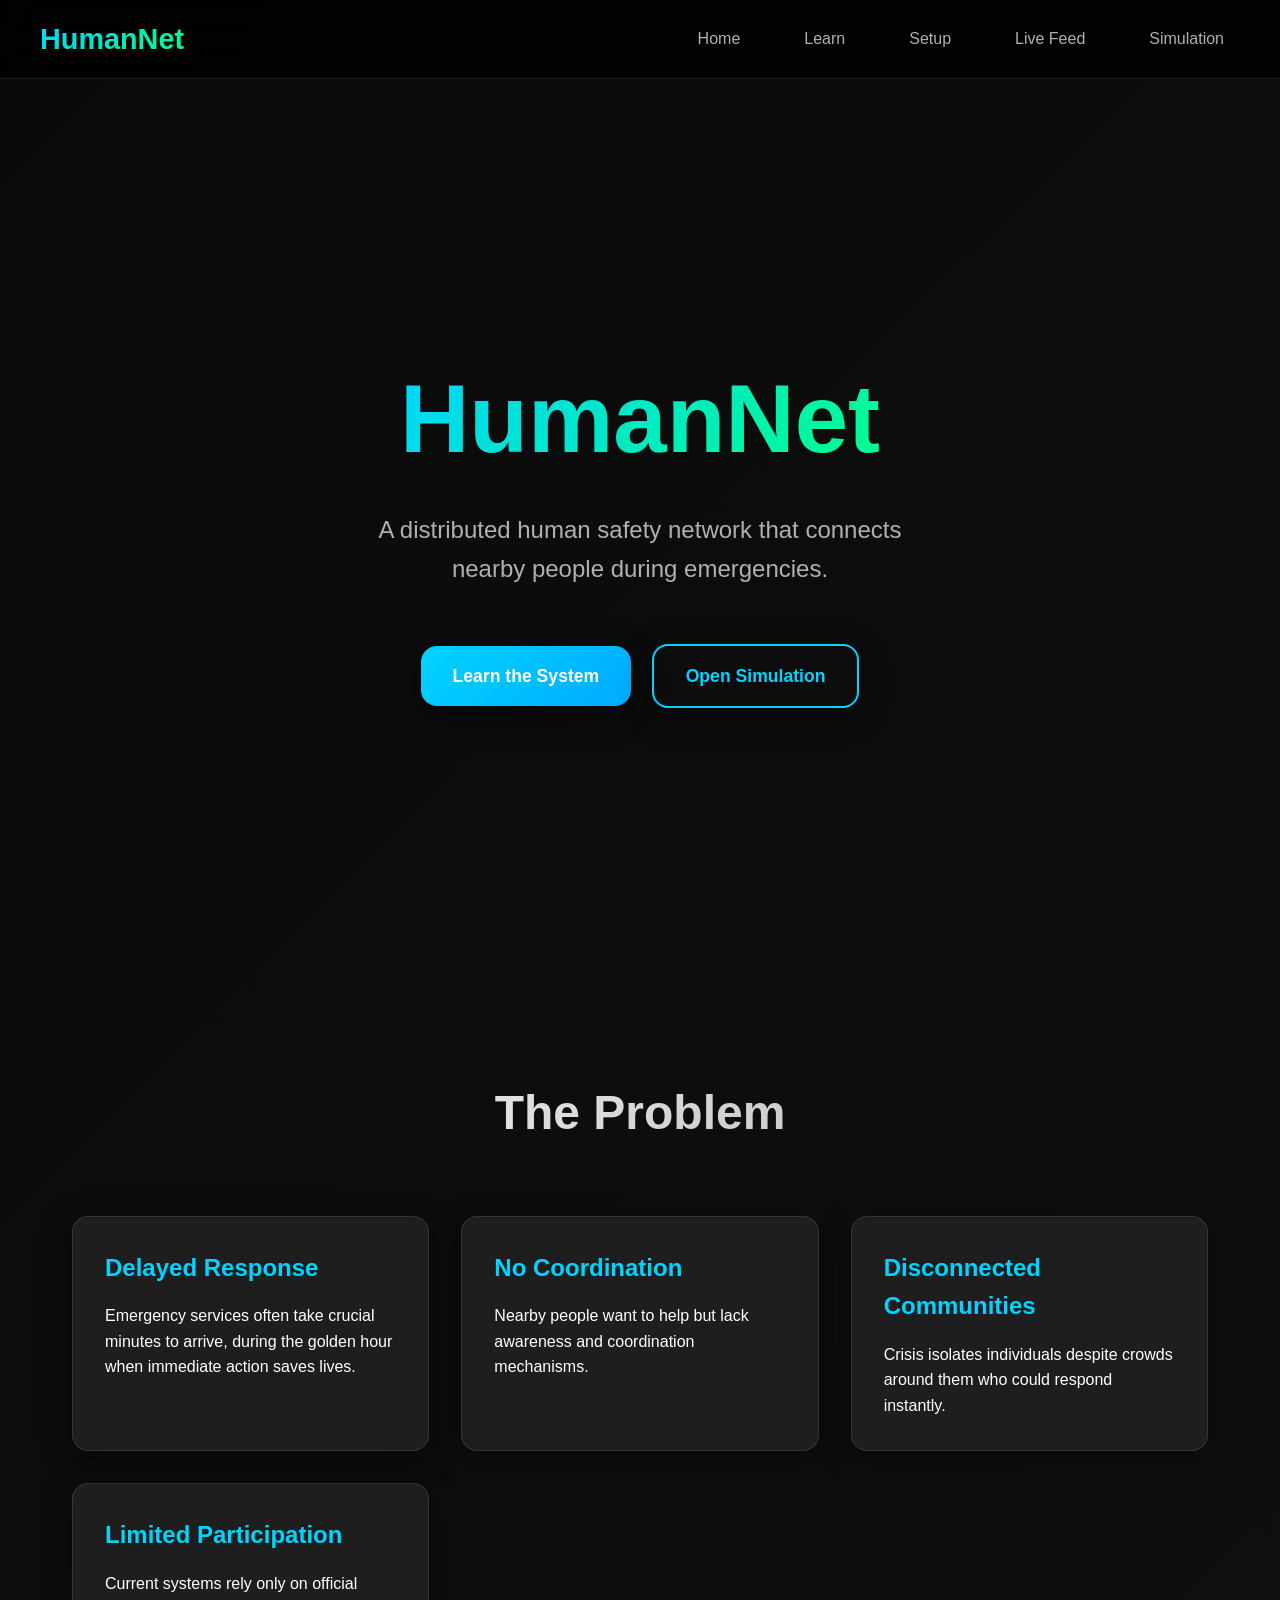
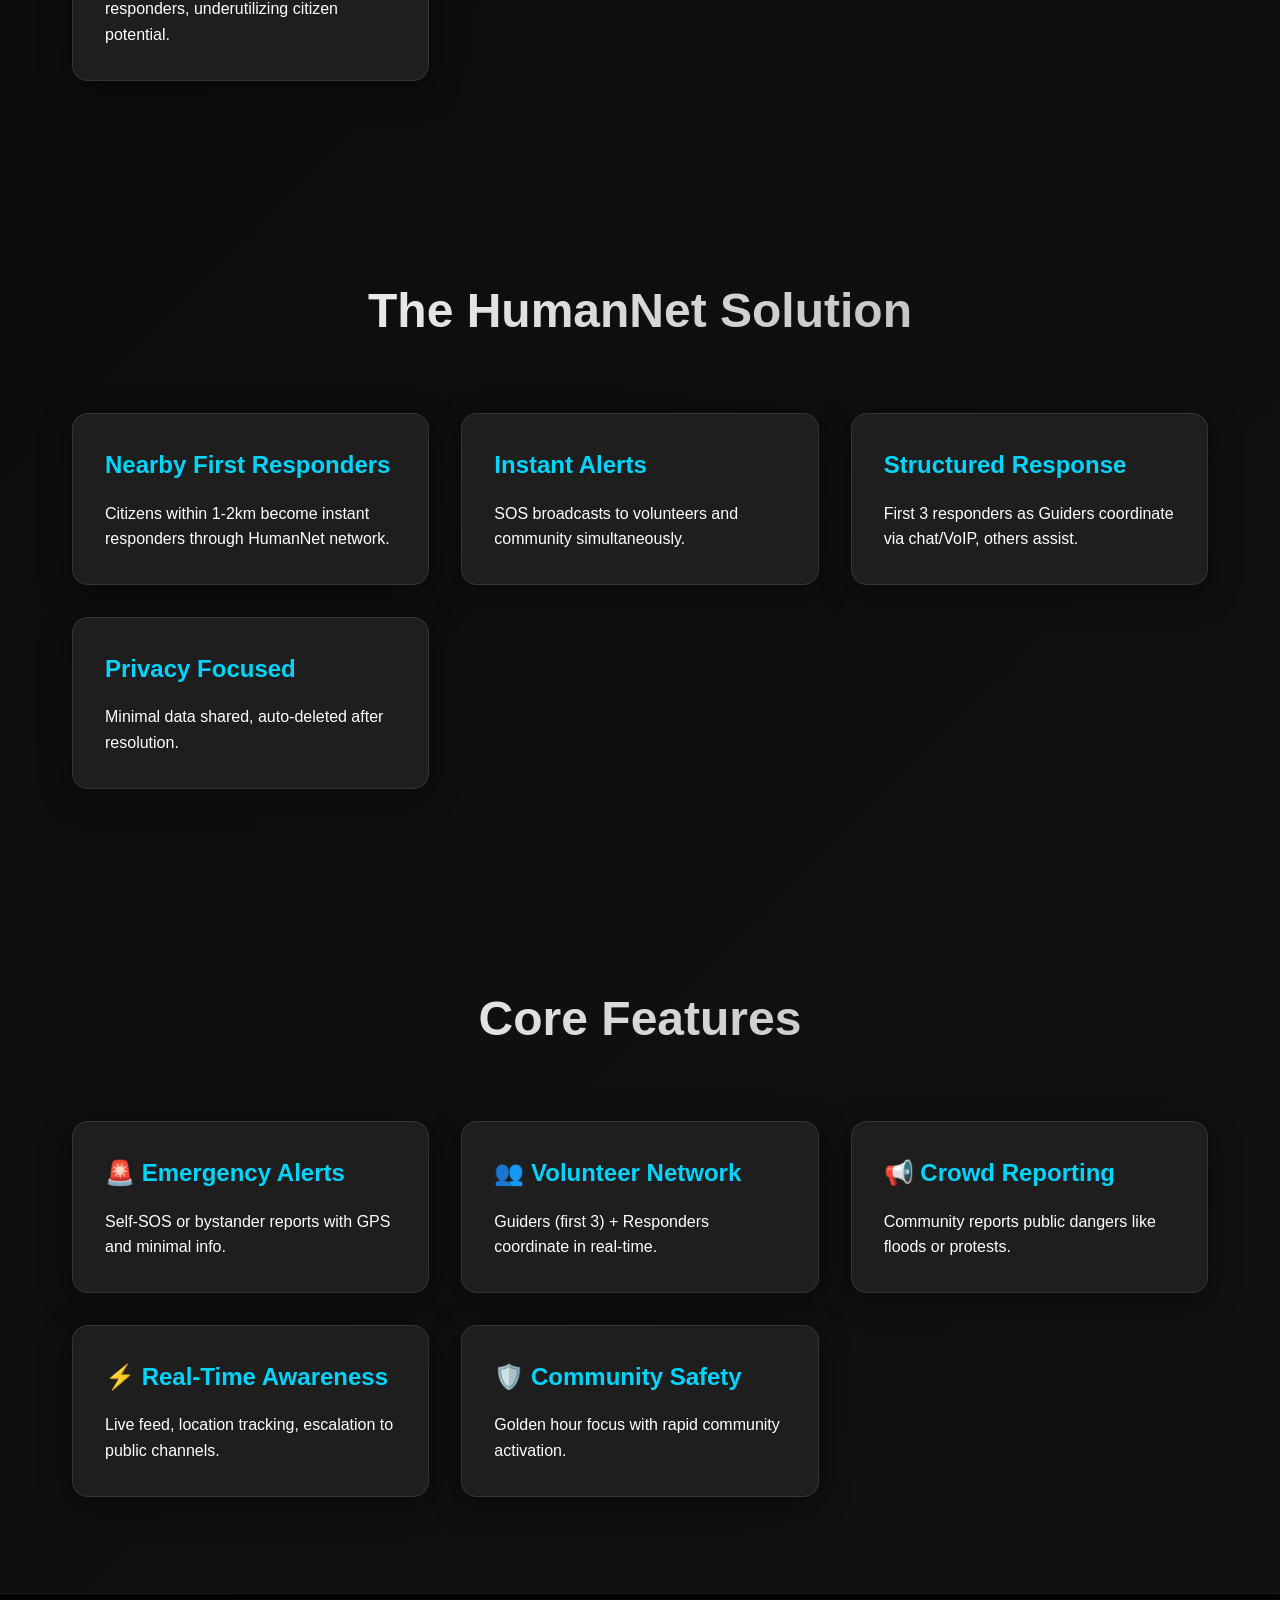
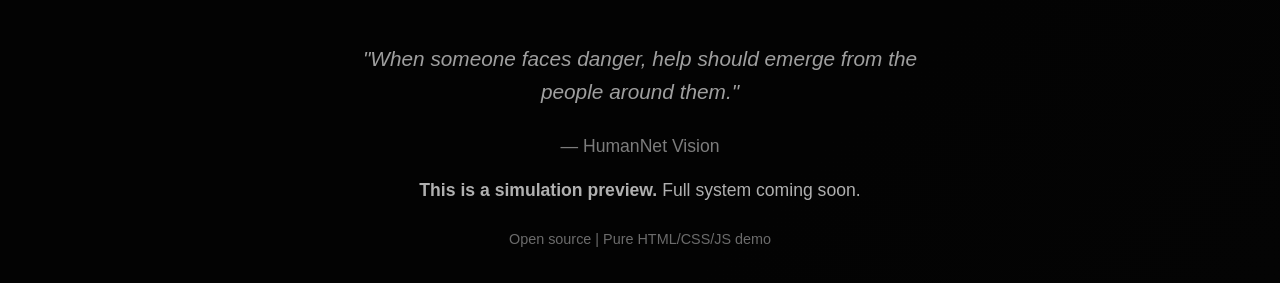
==== index.html @ 170848f5 "preview" ====
<!doctype html>
<html lang="en">
  <head>
    <meta charset="UTF-8" />
    <meta name="viewport" content="width=device-width, initial-scale=1.0" />
    <title>HumanNet - Distributed Human Safety Network</title>
    <link rel="stylesheet" href="style.css" />
  </head>
  <body>
    <header>
      <nav>
        <div class="logo">HumanNet</div>
        <ul class="nav-links">
          <li><a href="index.html">Home</a></li>
          <li><a href="learn.html">Learn</a></li>
          <li><a href="setup.html">Setup</a></li>
          <li><a href="feed.html">Live Feed</a></li>
          <li><a href="simulation.html">Simulation</a></li>
        </ul>
      </nav>
    </header>

    <section class="hero">
      <h1>HumanNet</h1>
      <p>
        A distributed human safety network that connects nearby people during
        emergencies.
      </p>
      <div>
        <a href="learn.html" class="btn">Learn the System</a>
        <a href="simulation.html" class="btn btn-secondary">Open Simulation</a>
      </div>
    </section>

    <section id="problems" class="section">
      <h2>The Problem</h2>
      <div class="grid">
        <div class="card">
          <h3>Delayed Response</h3>
          <p>
            Emergency services often take crucial minutes to arrive, during the
            golden hour when immediate action saves lives.
          </p>
        </div>
        <div class="card">
          <h3>No Coordination</h3>
          <p>
            Nearby people want to help but lack awareness and coordination
            mechanisms.
          </p>
        </div>
        <div class="card">
          <h3>Disconnected Communities</h3>
          <p>
            Crisis isolates individuals despite crowds around them who could
            respond instantly.
          </p>
        </div>
        <div class="card">
          <h3>Limited Participation</h3>
          <p>
            Current systems rely only on official responders, underutilizing
            citizen potential.
          </p>
        </div>
      </div>
    </section>

    <section id="solution" class="section">
      <h2>The HumanNet Solution</h2>
      <div class="grid">
        <div class="card">
          <h3>Nearby First Responders</h3>
          <p>
            Citizens within 1-2km become instant responders through HumanNet
            network.
          </p>
        </div>
        <div class="card">
          <h3>Instant Alerts</h3>
          <p>SOS broadcasts to volunteers and community simultaneously.</p>
        </div>
        <div class="card">
          <h3>Structured Response</h3>
          <p>
            First 3 responders as Guiders coordinate via chat/VoIP, others
            assist.
          </p>
        </div>
        <div class="card">
          <h3>Privacy Focused</h3>
          <p>Minimal data shared, auto-deleted after resolution.</p>
        </div>
      </div>
    </section>

    <section id="features" class="section">
      <h2>Core Features</h2>
      <div class="grid">
        <div class="card">
          <h3>🚨 Emergency Alerts</h3>
          <p>Self-SOS or bystander reports with GPS and minimal info.</p>
        </div>
        <div class="card">
          <h3>👥 Volunteer Network</h3>
          <p>Guiders (first 3) + Responders coordinate in real-time.</p>
        </div>
        <div class="card">
          <h3>📢 Crowd Reporting</h3>
          <p>Community reports public dangers like floods or protests.</p>
        </div>
        <div class="card">
          <h3>⚡ Real-Time Awareness</h3>
          <p>Live feed, location tracking, escalation to public channels.</p>
        </div>
        <div class="card">
          <h3>🛡️ Community Safety</h3>
          <p>Golden hour focus with rapid community activation.</p>
        </div>
      </div>
    </section>
    <footer class="site-footer">
      <blockquote class="footer-quote">
        "When someone faces danger, help should emerge from the people around
        them."
      </blockquote>
      <p class="footer-author">— HumanNet Vision</p>
      <p class="footer-note">
        <strong>This is a simulation preview.</strong> Full system coming soon.
      </p>
      <p class="footer-credit">Open source | Pure HTML/CSS/JS demo</p>
    </footer>

    <script src="script.js"></script>
  </body>
</html>
---- style.css ----
/* style.css - Modern dark theme for HumanNet demo */
:root {
  --bg-primary: #0a0a0a;
  --bg-secondary: #121212;
  --bg-card: #1e1e1e;
  --text-primary: #ffffff;
  --text-secondary: #b0b0b0;
  --accent: #00d4ff;
  --accent-hover: #00aaff;
  --danger: #ff4444;
  --success: #44ff44;
  --warning: #ffaa00;
  --shadow: 0 8px 32px rgba(0,0,0,0.4);
  --border-radius: 16px;
  --transition: all 0.3s cubic-bezier(0.4, 0, 0.2, 1);
}

* {
  margin: 0;
  padding: 0;
  box-sizing: border-box;
}

body {
  font-family: -apple-system, BlinkMacSystemFont, 'Segoe UI', Roboto, sans-serif;
  background: linear-gradient(135deg, var(--bg-primary) 0%, var(--bg-secondary) 100%);
  color: var(--text-primary);
  line-height: 1.6;
  overflow-x: hidden;
  scroll-behavior: smooth;
}

header {
  background: rgba(0,0,0,0.8);
  backdrop-filter: blur(20px);
  padding: 1rem 2rem;
  position: sticky;
  top: 0;
  z-index: 100;
  border-bottom: 1px solid rgba(255,255,255,0.1);
}

nav {
  max-width: 1200px;
  margin: 0 auto;
  display: flex;
  justify-content: space-between;
  align-items: center;
}

.logo {
  font-size: 1.8rem;
  font-weight: 800;
  background: linear-gradient(135deg, var(--accent), #00ff88);
  -webkit-background-clip: text;
  -webkit-text-fill-color: transparent;
  background-clip: text;
}

.nav-links {
  display: flex;
  list-style: none;
  gap: 2rem;
}

.nav-links a {
  color: var(--text-secondary);
  text-decoration: none;
  transition: var(--transition);
  border-radius: 8px;
  padding: 0.5rem 1rem;
}

.nav-links a:hover {
  color: var(--accent);
  background: rgba(0,212,255,0.1);
}

.hero {
  min-height: 100vh;
  display: flex;
  flex-direction: column;
  justify-content: center;
  align-items: center;
  text-align: center;
  padding: 2rem;
  max-width: 1200px;
  margin: 0 auto;
}

.hero h1 {
  font-size: clamp(3rem, 8vw, 6rem);
  margin-bottom: 1rem;
  background: linear-gradient(135deg, var(--accent), #00ff88);
  -webkit-background-clip: text;
  -webkit-text-fill-color: transparent;
  background-clip: text;
}

.hero p {
  font-size: 1.5rem;
  max-width: 600px;
  margin-bottom: 3rem;
  color: var(--text-secondary);
}

.btn {
  background: linear-gradient(135deg, var(--accent), #00aaff);
  color: white;
  padding: 1rem 2rem;
  border: none;
  border-radius: var(--border-radius);
  font-size: 1.1rem;
  font-weight: 600;
  cursor: pointer;
  transition: var(--transition);
  text-decoration: none;
  display: inline-block;
  box-shadow: var(--shadow);
  margin: 0.5rem;
}

.btn:hover {
  transform: translateY(-2px);
  box-shadow: 0 12px 40px rgba(0,212,255,0.4);
}

.btn-secondary {
  background: transparent;
  border: 2px solid var(--accent);
  color: var(--accent);
}

.btn-secondary:hover {
  background: var(--accent);
  color: white;
}

.section {
  padding: 6rem 2rem;
  max-width: 1200px;
  margin: 0 auto;
}

.section h2 {
  font-size: 3rem;
  text-align: center;
  margin-bottom: 4rem;
  background: linear-gradient(135deg, var(--text-primary), var(--text-secondary));
  -webkit-background-clip: text;
  -webkit-text-fill-color: transparent;
  background-clip: text;
}

.grid {
  display: grid;
  grid-template-columns: repeat(auto-fit, minmax(300px, 1fr));
  gap: 2rem;
}

.card {
  background: var(--bg-card);
  padding: 2rem;
  border-radius: var(--border-radius);
  box-shadow: var(--shadow);
  transition: var(--transition);
  border: 1px solid rgba(255,255,255,0.1);
}

.card:hover {
  transform: translateY(-8px);
  box-shadow: 0 16px 48px rgba(0,0,0,0.6);
}

.card h3 {
  color: var(--accent);
  margin-bottom: 1rem;
  font-size: 1.5rem;
}

.form-group {
  margin-bottom: 1.5rem;
}

label {
  display: block;
  margin-bottom: 0.5rem;
  color: var(--text-secondary);
  font-weight: 500;
}

input, select, textarea {
  width: 100%;
  padding: 1rem;
  background: rgba(255,255,255,0.05);
  border: 1px solid rgba(255,255,255,0.2);
  border-radius: 12px;
  color: var(--text-primary);
  font-size: 1rem;
  transition: var(--transition);
}

input:focus, select:focus, textarea:focus {
  outline: none;
  border-color: var(--accent);
  box-shadow: 0 0 0 3px rgba(0,212,255,0.2);
}

.alert-card {
  background: linear-gradient(135deg, rgba(255,68,68,0.1), rgba(255,68,68,0.05));
  border-left: 4px solid var(--danger);
}

.response-card {
  background: linear-gradient(135deg, rgba(68,255,68,0.1), rgba(68,255,68,0.05));
  border-left: 4px solid var(--success);
}

.report-card {
  background: linear-gradient(135deg, rgba(255,170,0,0.1), rgba(255,170,0,0.05));
  border-left: 4px solid var(--warning);
}

.feed-item {
  background: var(--bg-card);
  padding: 1.5rem;
  margin-bottom: 1rem;
  border-radius: 12px;
  border-right: 4px solid var(--accent);
  animation: slideIn 0.5s ease-out;
}

@keyframes slideIn {
  from { opacity: 0; transform: translateX(-20px); }
  to { opacity: 1; transform: translateX(0); }
}

.simulation-container {
  height: 500px;
  background: rgba(0,0,0,0.5);
  border-radius: var(--border-radius);
  position: relative;
  overflow: hidden;
  display: flex;
  align-items: center;
  justify-content: center;
  margin: 2rem 0;
}

.sim-node {
  position: absolute;
  width: 80px;
  height: 80px;
  background: var(--accent);
  border-radius: 50%;
  display: flex;
  align-items: center;
  justify-content: center;
  font-weight: bold;
  color: black;
  transition: all 0.5s ease;
  box-shadow: var(--shadow);
}

.sim-arrow {
  position: absolute;
  width: 2px;
  background: var(--accent);
  transform-origin: bottom;
  opacity: 0;
  animation: drawArrow 1s ease forwards;
}

@keyframes drawArrow {
  to { height: 100px; opacity: 1; }
}

@media (max-width: 768px) {
  .nav-links {
    gap: 1rem;
  }
  .hero {
    padding: 1rem;
  }
  .grid {
    grid-template-columns: 1fr;
  }
}

/* Dark mode scrollbars */
::-webkit-scrollbar {
  width: 8px;
}
::-webkit-scrollbar-track {
  background: var(--bg-secondary);
}
::-webkit-scrollbar-thumb {
  background: var(--accent);
  border-radius: 4px;
}
::-webkit-scrollbar-thumb:hover {
  background: var(--accent-hover);
}

/* Footer styles */
.site-footer {
  background: rgba(0,0,0,0.8);
  padding: 3rem 2rem 2rem;
  text-align: center;
  border-top: 1px solid rgba(255,255,255,0.1);
  color: var(--text-secondary);
  font-size: 1.1rem;
  margin-top: auto;
}

.footer-quote {
  font-style: italic;
  margin-bottom: 1.5rem;
  opacity: 0.9;
  font-size: 1.3rem;
  font-weight: 300;
  max-width: 600px;
  margin-left: auto;
  margin-right: auto;
}

.footer-author {
  opacity: 0.7;
  margin-bottom: 1rem;
  font-size: 1.1rem;
}

.footer-note {
  font-size: 1.1rem;
  margin-bottom: 0;
}

.footer-credit {
  font-size: 0.9rem;
  opacity: 0.6;
  margin-top: 1.5rem;
}
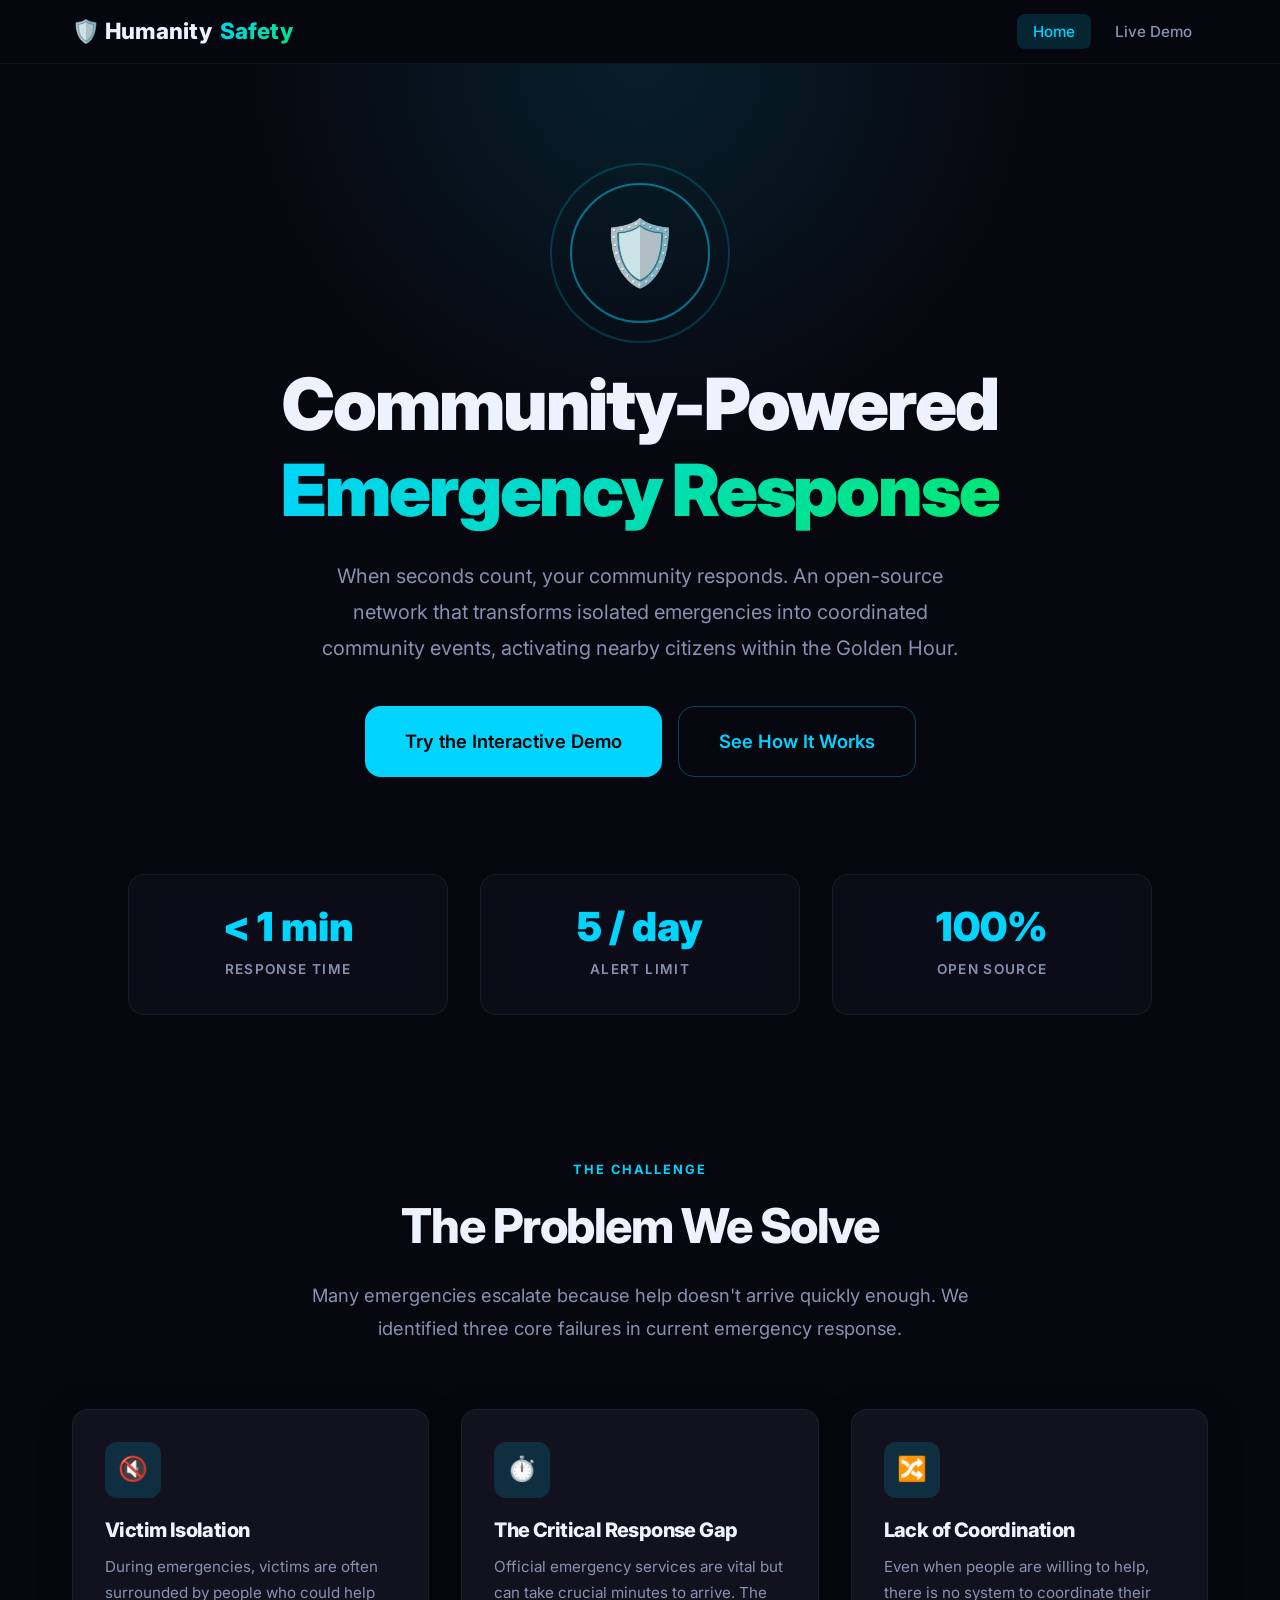
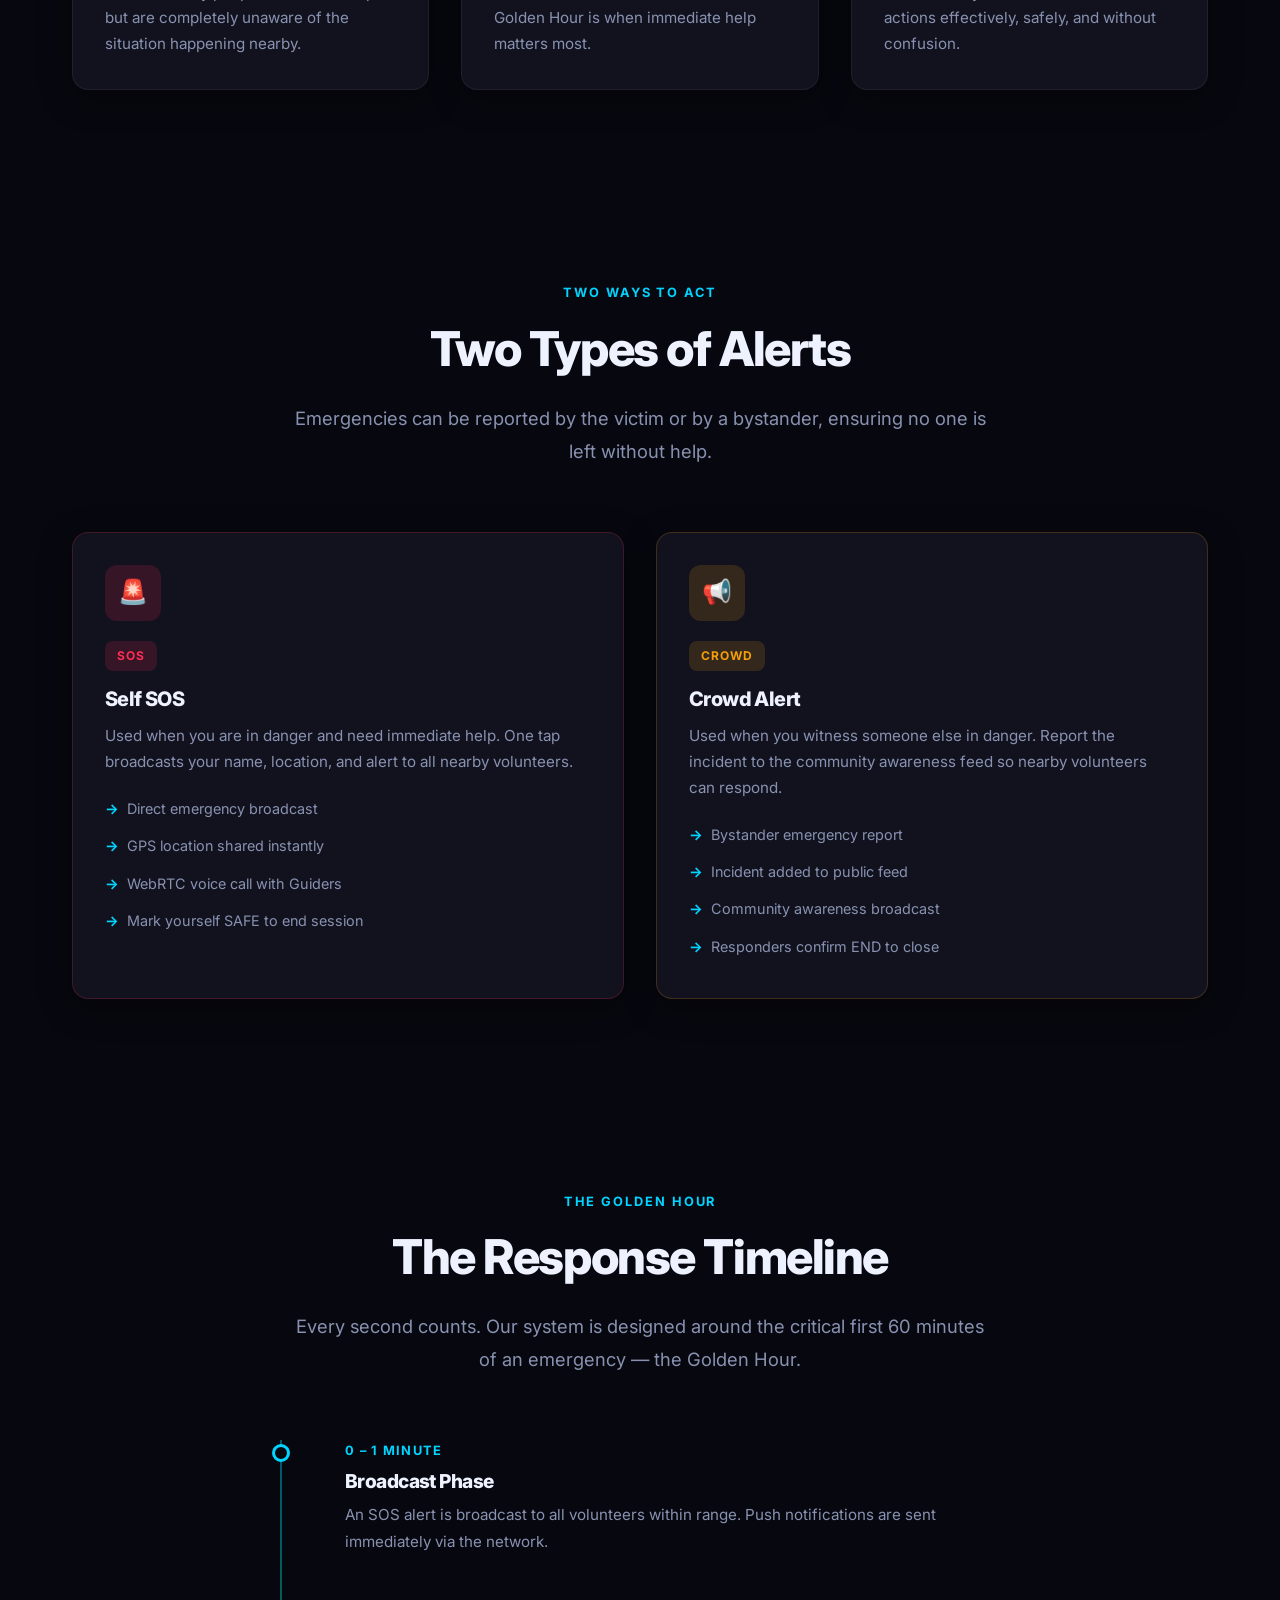
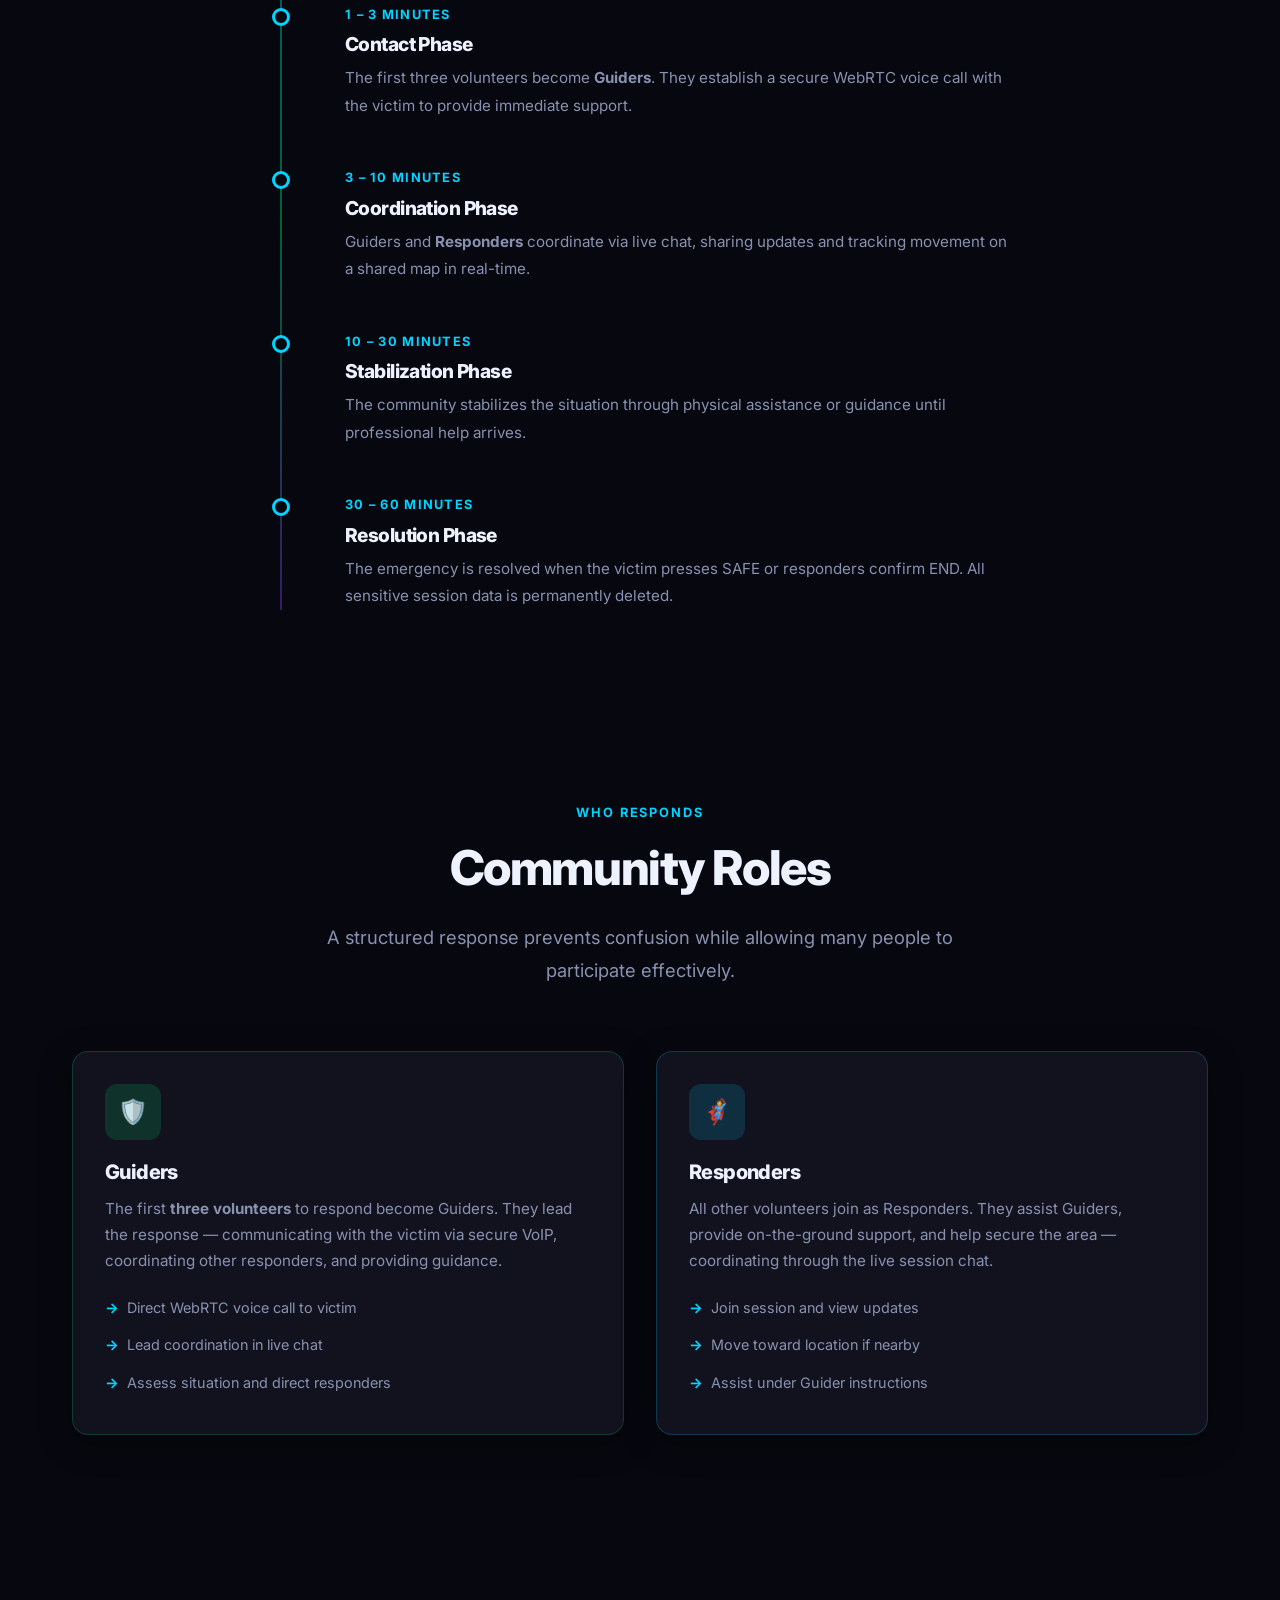
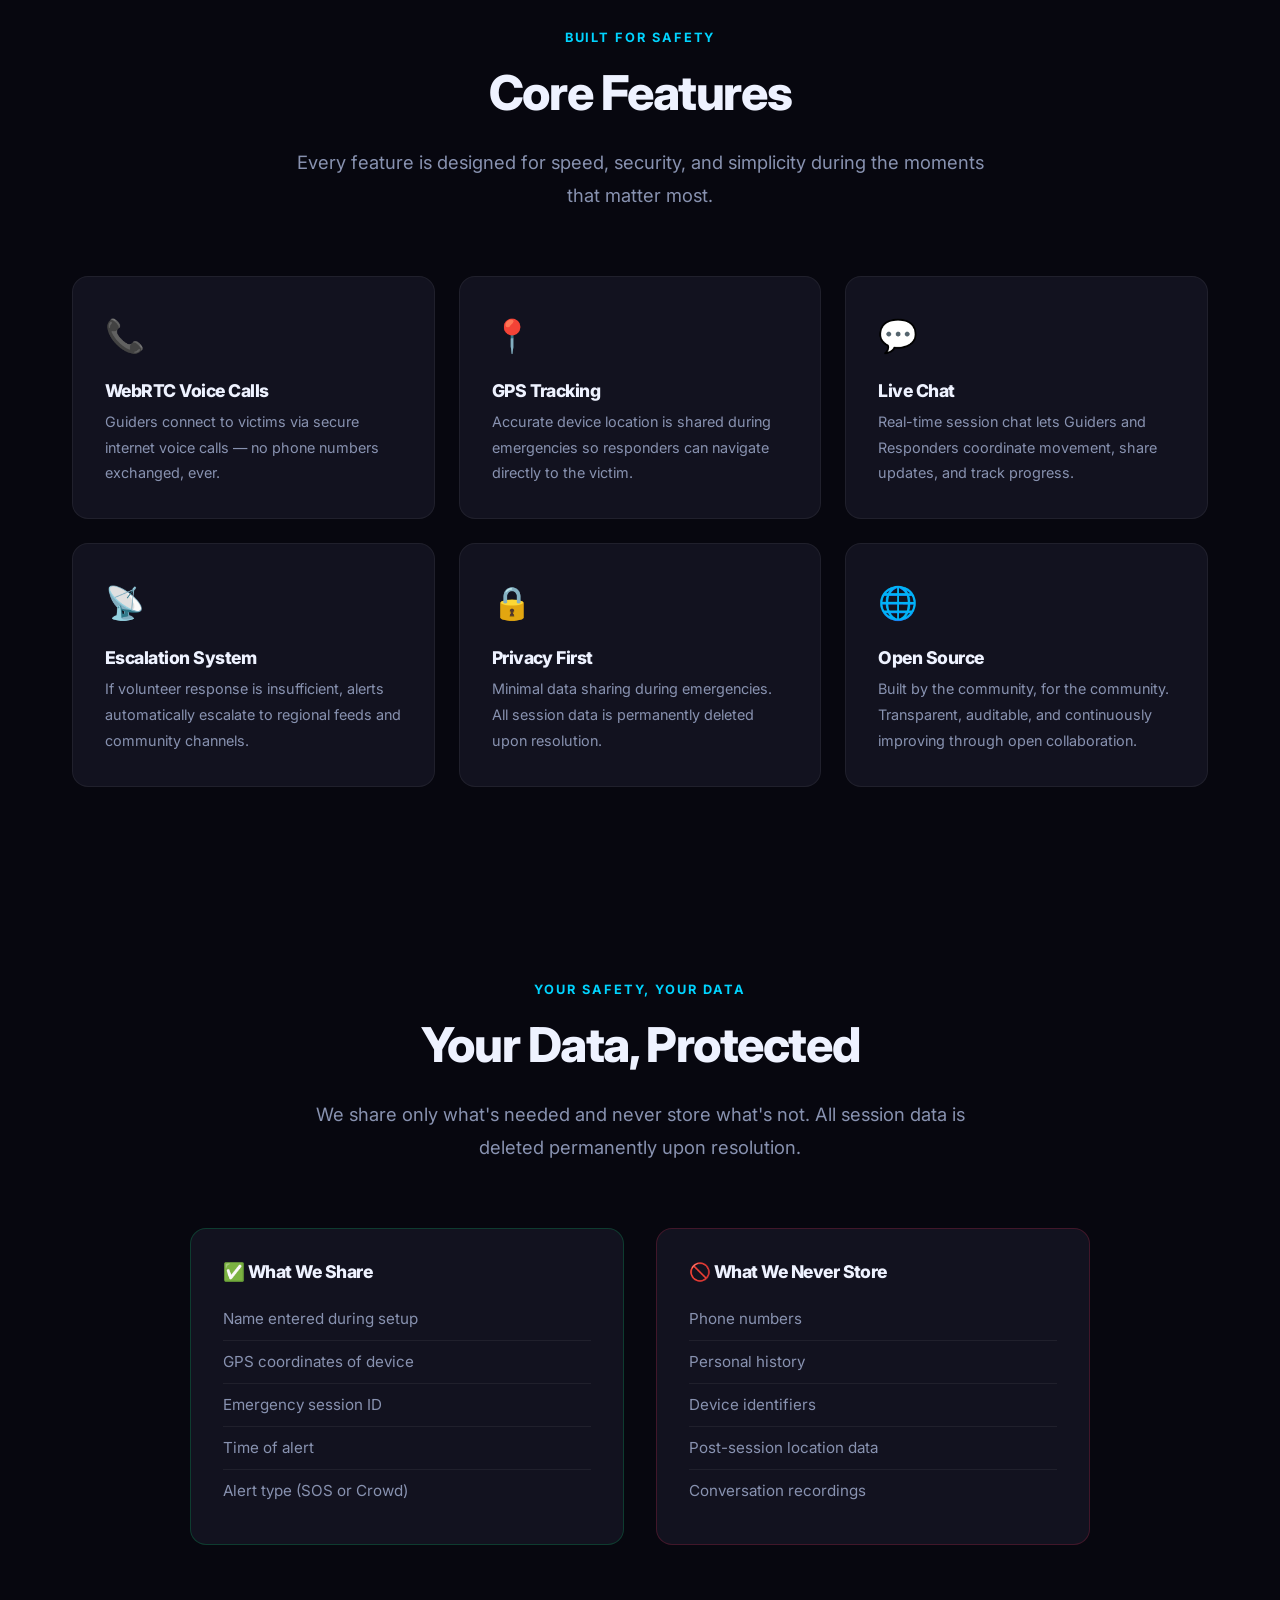
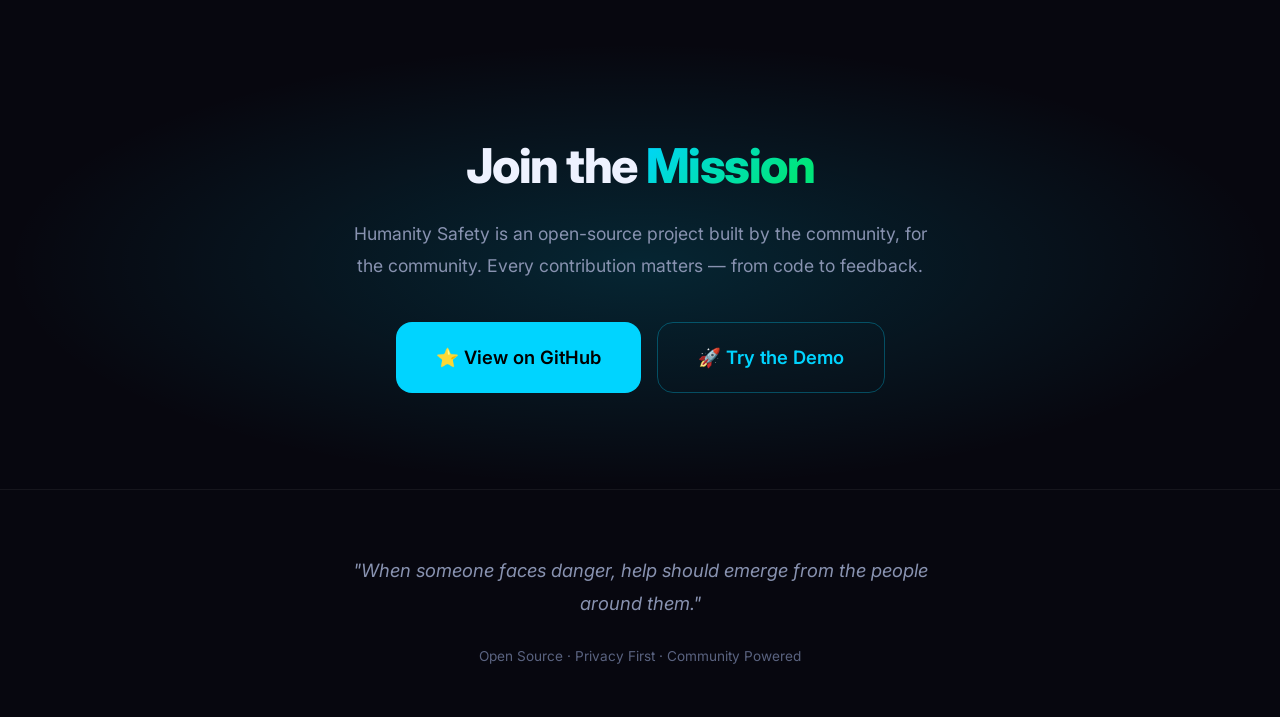
==== commit 700320f8: "Level 2" ====
--- a/index.html
+++ b/index.html
@@ -1,136 +1,315 @@
-<!doctype html>
+<!DOCTYPE html>
 <html lang="en">
-  <head>
-    <meta charset="UTF-8" />
-    <meta name="viewport" content="width=device-width, initial-scale=1.0" />
-    <title>HumanNet - Distributed Human Safety Network</title>
-    <link rel="stylesheet" href="style.css" />
-  </head>
-  <body>
-    <header>
-      <nav>
-        <div class="logo">HumanNet</div>
-        <ul class="nav-links">
-          <li><a href="index.html">Home</a></li>
-          <li><a href="learn.html">Learn</a></li>
-          <li><a href="setup.html">Setup</a></li>
-          <li><a href="feed.html">Live Feed</a></li>
-          <li><a href="simulation.html">Simulation</a></li>
-        </ul>
-      </nav>
-    </header>
-
-    <section class="hero">
-      <h1>HumanNet</h1>
-      <p>
-        A distributed human safety network that connects nearby people during
-        emergencies.
-      </p>
-      <div>
-        <a href="learn.html" class="btn">Learn the System</a>
-        <a href="simulation.html" class="btn btn-secondary">Open Simulation</a>
-      </div>
-    </section>
-
-    <section id="problems" class="section">
-      <h2>The Problem</h2>
+<head>
+  <meta charset="UTF-8">
+  <meta name="viewport" content="width=device-width, initial-scale=1.0">
+  <title>Humanity Safety | Community-Powered Emergency Response</title>
+  <link rel="stylesheet" href="style.css">
+</head>
+<body>
+
+  <!-- ======== Navigation ======== -->
+  <header>
+    <nav>
+      <a href="index.html" class="logo" aria-label="Humanity Safety Home">
+        🛡️ Humanity <span>Safety</span>
+      </a>
+      <ul class="nav-links">
+        <li><a href="index.html" class="active">Home</a></li>
+        <li><a href="simulation.html">Live Demo</a></li>
+      </ul>
+    </nav>
+  </header>
+
+  <main>
+
+    <!-- ======== Hero ======== -->
+    <section class="hero" aria-label="Hero">
+      <div class="particles" aria-hidden="true">
+        <div class="particle"></div>
+        <div class="particle"></div>
+        <div class="particle"></div>
+        <div class="particle"></div>
+        <div class="particle"></div>
+        <div class="particle"></div>
+        <div class="particle"></div>
+        <div class="particle"></div>
+        <div class="particle"></div>
+        <div class="particle"></div>
+        <div class="particle"></div>
+        <div class="particle"></div>
+      </div>
+
+      <div class="hero-shield" aria-hidden="true">🛡️</div>
+
+      <h1 class="hero-title">
+        Community-Powered<br>
+        <span class="gradient-text">Emergency Response</span>
+      </h1>
+
+      <p class="hero-subtitle">
+        When seconds count, your community responds. An open-source network
+        that transforms isolated emergencies into coordinated community events,
+        activating nearby citizens within the Golden Hour.
+      </p>
+
+      <div class="hero-actions">
+        <a href="simulation.html" class="btn btn-primary btn-lg">Try the Interactive Demo</a>
+        <a href="#how-it-works" class="btn btn-secondary btn-lg">See How It Works</a>
+      </div>
+    </section>
+
+    <!-- ======== Stats Bar ======== -->
+    <div class="stats-bar" aria-label="Key statistics">
+      <div class="stat-item">
+        <span class="stat-value">&lt; 1 min</span>
+        <span class="stat-label">Response Time</span>
+      </div>
+      <div class="stat-item">
+        <span class="stat-value">5 / day</span>
+        <span class="stat-label">Alert Limit</span>
+      </div>
+      <div class="stat-item">
+        <span class="stat-value">100%</span>
+        <span class="stat-label">Open Source</span>
+      </div>
+    </div>
+
+    <!-- ======== Problem Section ======== -->
+    <section class="section" aria-labelledby="problem-heading">
+      <span class="section-label text-center" style="display:block">The Challenge</span>
+      <h2 class="section-title" id="problem-heading">The Problem We Solve</h2>
+      <p class="section-subtitle">
+        Many emergencies escalate because help doesn't arrive quickly enough.
+        We identified three core failures in current emergency response.
+      </p>
+
       <div class="grid">
         <div class="card">
-          <h3>Delayed Response</h3>
-          <p>
-            Emergency services often take crucial minutes to arrive, during the
-            golden hour when immediate action saves lives.
-          </p>
+          <div class="card-icon">🔇</div>
+          <h3>Victim Isolation</h3>
+          <p>During emergencies, victims are often surrounded by people who could help but are completely unaware of the situation happening nearby.</p>
         </div>
         <div class="card">
-          <h3>No Coordination</h3>
-          <p>
-            Nearby people want to help but lack awareness and coordination
-            mechanisms.
-          </p>
+          <div class="card-icon">⏱️</div>
+          <h3>The Critical Response Gap</h3>
+          <p>Official emergency services are vital but can take crucial minutes to arrive. The Golden Hour is when immediate help matters most.</p>
         </div>
         <div class="card">
-          <h3>Disconnected Communities</h3>
-          <p>
-            Crisis isolates individuals despite crowds around them who could
-            respond instantly.
-          </p>
-        </div>
-        <div class="card">
-          <h3>Limited Participation</h3>
-          <p>
-            Current systems rely only on official responders, underutilizing
-            citizen potential.
-          </p>
-        </div>
-      </div>
-    </section>
-
-    <section id="solution" class="section">
-      <h2>The HumanNet Solution</h2>
-      <div class="grid">
-        <div class="card">
-          <h3>Nearby First Responders</h3>
-          <p>
-            Citizens within 1-2km become instant responders through HumanNet
-            network.
-          </p>
-        </div>
-        <div class="card">
-          <h3>Instant Alerts</h3>
-          <p>SOS broadcasts to volunteers and community simultaneously.</p>
-        </div>
-        <div class="card">
-          <h3>Structured Response</h3>
-          <p>
-            First 3 responders as Guiders coordinate via chat/VoIP, others
-            assist.
-          </p>
-        </div>
-        <div class="card">
-          <h3>Privacy Focused</h3>
-          <p>Minimal data shared, auto-deleted after resolution.</p>
-        </div>
-      </div>
-    </section>
-
-    <section id="features" class="section">
-      <h2>Core Features</h2>
-      <div class="grid">
-        <div class="card">
-          <h3>🚨 Emergency Alerts</h3>
-          <p>Self-SOS or bystander reports with GPS and minimal info.</p>
-        </div>
-        <div class="card">
-          <h3>👥 Volunteer Network</h3>
-          <p>Guiders (first 3) + Responders coordinate in real-time.</p>
-        </div>
-        <div class="card">
-          <h3>📢 Crowd Reporting</h3>
-          <p>Community reports public dangers like floods or protests.</p>
-        </div>
-        <div class="card">
-          <h3>⚡ Real-Time Awareness</h3>
-          <p>Live feed, location tracking, escalation to public channels.</p>
-        </div>
-        <div class="card">
-          <h3>🛡️ Community Safety</h3>
-          <p>Golden hour focus with rapid community activation.</p>
-        </div>
-      </div>
-    </section>
-    <footer class="site-footer">
-      <blockquote class="footer-quote">
-        "When someone faces danger, help should emerge from the people around
-        them."
-      </blockquote>
-      <p class="footer-author">— HumanNet Vision</p>
-      <p class="footer-note">
-        <strong>This is a simulation preview.</strong> Full system coming soon.
-      </p>
-      <p class="footer-credit">Open source | Pure HTML/CSS/JS demo</p>
-    </footer>
-
-    <script src="script.js"></script>
-  </body>
+          <div class="card-icon">🔀</div>
+          <h3>Lack of Coordination</h3>
+          <p>Even when people are willing to help, there is no system to coordinate their actions effectively, safely, and without confusion.</p>
+        </div>
+      </div>
+    </section>
+
+    <!-- ======== Alert Types ======== -->
+    <section class="section" aria-labelledby="alerts-heading">
+      <span class="section-label text-center" style="display:block">Two Ways to Act</span>
+      <h2 class="section-title" id="alerts-heading">Two Types of Alerts</h2>
+      <p class="section-subtitle">
+        Emergencies can be reported by the victim or by a bystander,
+        ensuring no one is left without help.
+      </p>
+
+      <div class="grid-2">
+        <div class="card card--sos">
+          <div class="card-icon">🚨</div>
+          <span class="card-badge card-badge">SOS</span>
+          <h3>Self SOS</h3>
+          <p>Used when you are in danger and need immediate help. One tap broadcasts your name, location, and alert to all nearby volunteers.</p>
+          <ul class="card-list">
+            <li>Direct emergency broadcast</li>
+            <li>GPS location shared instantly</li>
+            <li>WebRTC voice call with Guiders</li>
+            <li>Mark yourself SAFE to end session</li>
+          </ul>
+        </div>
+        <div class="card card--crowd">
+          <div class="card-icon">📢</div>
+          <span class="card-badge">CROWD</span>
+          <h3>Crowd Alert</h3>
+          <p>Used when you witness someone else in danger. Report the incident to the community awareness feed so nearby volunteers can respond.</p>
+          <ul class="card-list">
+            <li>Bystander emergency report</li>
+            <li>Incident added to public feed</li>
+            <li>Community awareness broadcast</li>
+            <li>Responders confirm END to close</li>
+          </ul>
+        </div>
+      </div>
+    </section>
+
+    <!-- ======== Timeline ======== -->
+    <section class="section" id="how-it-works" aria-labelledby="timeline-heading">
+      <span class="section-label text-center" style="display:block">The Golden Hour</span>
+      <h2 class="section-title" id="timeline-heading">The Response Timeline</h2>
+      <p class="section-subtitle">
+        Every second counts. Our system is designed around the critical first
+        60 minutes of an emergency — the Golden Hour.
+      </p>
+
+      <div class="timeline" role="list">
+        <div class="timeline-item" role="listitem">
+          <div class="timeline-time">0 – 1 Minute</div>
+          <h3>Broadcast Phase</h3>
+          <p>An SOS alert is broadcast to all volunteers within range. Push notifications are sent immediately via the network.</p>
+        </div>
+        <div class="timeline-item" role="listitem">
+          <div class="timeline-time">1 – 3 Minutes</div>
+          <h3>Contact Phase</h3>
+          <p>The first three volunteers become <strong>Guiders</strong>. They establish a secure WebRTC voice call with the victim to provide immediate support.</p>
+        </div>
+        <div class="timeline-item" role="listitem">
+          <div class="timeline-time">3 – 10 Minutes</div>
+          <h3>Coordination Phase</h3>
+          <p>Guiders and <strong>Responders</strong> coordinate via live chat, sharing updates and tracking movement on a shared map in real-time.</p>
+        </div>
+        <div class="timeline-item" role="listitem">
+          <div class="timeline-time">10 – 30 Minutes</div>
+          <h3>Stabilization Phase</h3>
+          <p>The community stabilizes the situation through physical assistance or guidance until professional help arrives.</p>
+        </div>
+        <div class="timeline-item" role="listitem">
+          <div class="timeline-time">30 – 60 Minutes</div>
+          <h3>Resolution Phase</h3>
+          <p>The emergency is resolved when the victim presses SAFE or responders confirm END. All sensitive session data is permanently deleted.</p>
+        </div>
+      </div>
+    </section>
+
+    <!-- ======== Community Roles ======== -->
+    <section class="section" aria-labelledby="roles-heading">
+      <span class="section-label text-center" style="display:block">Who Responds</span>
+      <h2 class="section-title" id="roles-heading">Community Roles</h2>
+      <p class="section-subtitle">
+        A structured response prevents confusion while allowing many people to participate effectively.
+      </p>
+
+      <div class="grid-2">
+        <div class="card card--guider">
+          <div class="card-icon">🛡️</div>
+          <h3>Guiders</h3>
+          <p>The first <strong>three volunteers</strong> to respond become Guiders. They lead the response — communicating with the victim via secure VoIP, coordinating other responders, and providing guidance.</p>
+          <ul class="card-list">
+            <li>Direct WebRTC voice call to victim</li>
+            <li>Lead coordination in live chat</li>
+            <li>Assess situation and direct responders</li>
+          </ul>
+        </div>
+        <div class="card card--responder">
+          <div class="card-icon">🦸</div>
+          <h3>Responders</h3>
+          <p>All other volunteers join as Responders. They assist Guiders, provide on-the-ground support, and help secure the area — coordinating through the live session chat.</p>
+          <ul class="card-list">
+            <li>Join session and view updates</li>
+            <li>Move toward location if nearby</li>
+            <li>Assist under Guider instructions</li>
+          </ul>
+        </div>
+      </div>
+    </section>
+
+    <!-- ======== Features Grid ======== -->
+    <section class="section" aria-labelledby="features-heading">
+      <span class="section-label text-center" style="display:block">Built for Safety</span>
+      <h2 class="section-title" id="features-heading">Core Features</h2>
+      <p class="section-subtitle">
+        Every feature is designed for speed, security, and simplicity during the moments that matter most.
+      </p>
+
+      <div class="features-grid">
+        <div class="feature-card">
+          <div class="feature-icon">📞</div>
+          <h3>WebRTC Voice Calls</h3>
+          <p>Guiders connect to victims via secure internet voice calls — no phone numbers exchanged, ever.</p>
+        </div>
+        <div class="feature-card">
+          <div class="feature-icon">📍</div>
+          <h3>GPS Tracking</h3>
+          <p>Accurate device location is shared during emergencies so responders can navigate directly to the victim.</p>
+        </div>
+        <div class="feature-card">
+          <div class="feature-icon">💬</div>
+          <h3>Live Chat</h3>
+          <p>Real-time session chat lets Guiders and Responders coordinate movement, share updates, and track progress.</p>
+        </div>
+        <div class="feature-card">
+          <div class="feature-icon">📡</div>
+          <h3>Escalation System</h3>
+          <p>If volunteer response is insufficient, alerts automatically escalate to regional feeds and community channels.</p>
+        </div>
+        <div class="feature-card">
+          <div class="feature-icon">🔒</div>
+          <h3>Privacy First</h3>
+          <p>Minimal data sharing during emergencies. All session data is permanently deleted upon resolution.</p>
+        </div>
+        <div class="feature-card">
+          <div class="feature-icon">🌐</div>
+          <h3>Open Source</h3>
+          <p>Built by the community, for the community. Transparent, auditable, and continuously improving through open collaboration.</p>
+        </div>
+      </div>
+    </section>
+
+    <!-- ======== Data Privacy ======== -->
+    <section class="section" aria-labelledby="privacy-heading">
+      <span class="section-label text-center" style="display:block">Your Safety, Your Data</span>
+      <h2 class="section-title" id="privacy-heading">Your Data, Protected</h2>
+      <p class="section-subtitle">
+        We share only what's needed and never store what's not.
+        All session data is deleted permanently upon resolution.
+      </p>
+
+      <div class="privacy-grid">
+        <div class="privacy-card privacy-card--shared">
+          <h3>✅ What We Share</h3>
+          <ul class="privacy-list">
+            <li>Name entered during setup</li>
+            <li>GPS coordinates of device</li>
+            <li>Emergency session ID</li>
+            <li>Time of alert</li>
+            <li>Alert type (SOS or Crowd)</li>
+          </ul>
+        </div>
+        <div class="privacy-card privacy-card--protected">
+          <h3>🚫 What We Never Store</h3>
+          <ul class="privacy-list">
+            <li>Phone numbers</li>
+            <li>Personal history</li>
+            <li>Device identifiers</li>
+            <li>Post-session location data</li>
+            <li>Conversation recordings</li>
+          </ul>
+        </div>
+      </div>
+    </section>
+
+    <!-- ======== Open Source CTA ======== -->
+    <section class="cta-section" aria-labelledby="cta-heading">
+      <h2 class="section-title" id="cta-heading">
+        Join the <span class="gradient-text">Mission</span>
+      </h2>
+      <p>
+        Humanity Safety is an open-source project built by the community, for the community.
+        Every contribution matters — from code to feedback.
+      </p>
+      <div class="cta-actions">
+        <a href="#" class="btn btn-primary btn-lg">⭐ View on GitHub</a>
+        <a href="simulation.html" class="btn btn-secondary btn-lg">🚀 Try the Demo</a>
+      </div>
+    </section>
+
+  </main>
+
+  <!-- ======== Footer ======== -->
+  <footer>
+    <p class="footer-quote">
+      "When someone faces danger, help should emerge from the people around them."
+    </p>
+    <p class="footer-meta">Open Source · Privacy First · Community Powered</p>
+  </footer>
+
+  <script src="script.js"></script>
+</body>
 </html>
--- a/style.css
+++ b/style.css
@@ -1,155 +1,198 @@
-/* style.css - Modern dark theme for HumanNet demo */
+/* ============================================================
+   Humanity Safety — Design System & Unified Stylesheet
+   ============================================================ */
+
+/* --- Google Fonts --- */
+@import url('https://fonts.googleapis.com/css2?family=Inter:wght@400;500;600;700;800;900&display=swap');
+
+/* ============================================================
+   1. Design Tokens (CSS Variables)
+   ============================================================ */
 :root {
-  --bg-primary: #0a0a0a;
-  --bg-secondary: #121212;
-  --bg-card: #1e1e1e;
-  --text-primary: #ffffff;
-  --text-secondary: #b0b0b0;
+  /* Backgrounds */
+  --bg-primary: #07070f;
+  --bg-card: #12121f;
+  --bg-elevated: #1a1a2e;
+  --bg-glass: rgba(18, 18, 31, 0.6);
+
+  /* Accents */
   --accent: #00d4ff;
-  --accent-hover: #00aaff;
-  --danger: #ff4444;
-  --success: #44ff44;
-  --warning: #ffaa00;
-  --shadow: 0 8px 32px rgba(0,0,0,0.4);
-  --border-radius: 16px;
-  --transition: all 0.3s cubic-bezier(0.4, 0, 0.2, 1);
-}
-
-* {
+  --accent-dim: rgba(0, 212, 255, 0.15);
+  --accent-glow: rgba(0, 212, 255, 0.4);
+  --purple: #7c3aed;
+  --purple-dim: rgba(124, 58, 237, 0.15);
+  --purple-glow: rgba(124, 58, 237, 0.4);
+
+  /* Semantic */
+  --danger: #ff2d55;
+  --danger-dim: rgba(255, 45, 85, 0.15);
+  --danger-glow: rgba(255, 45, 85, 0.4);
+  --success: #00e676;
+  --success-dim: rgba(0, 230, 118, 0.15);
+  --success-glow: rgba(0, 230, 118, 0.4);
+  --warning: #f59e0b;
+  --warning-dim: rgba(245, 158, 11, 0.15);
+  --warning-glow: rgba(245, 158, 11, 0.4);
+
+  /* Text */
+  --text-primary: #eef2ff;
+  --text-secondary: #8892b0;
+  --text-muted: #5a6380;
+
+  /* Borders */
+  --border-subtle: rgba(255, 255, 255, 0.06);
+  --border-accent: rgba(0, 212, 255, 0.3);
+
+  /* Shadows */
+  --shadow-card: 0 8px 32px rgba(0, 0, 0, 0.4);
+  --shadow-elevated: 0 16px 48px rgba(0, 0, 0, 0.6);
+  --shadow-glow-accent: 0 0 40px rgba(0, 212, 255, 0.15);
+  --shadow-glow-danger: 0 0 40px rgba(255, 45, 85, 0.15);
+
+  /* Radii */
+  --radius-sm: 8px;
+  --radius-md: 12px;
+  --radius-lg: 16px;
+  --radius-xl: 24px;
+  --radius-full: 50%;
+
+  /* Transitions */
+  --ease-out: cubic-bezier(0.4, 0, 0.2, 1);
+  --transition-fast: all 0.2s var(--ease-out);
+  --transition-base: all 0.3s var(--ease-out);
+  --transition-slow: all 0.5s var(--ease-out);
+
+  /* Layout */
+  --max-width: 1200px;
+  --nav-height: 64px;
+}
+
+/* ============================================================
+   2. Reset & Base
+   ============================================================ */
+*,
+*::before,
+*::after {
   margin: 0;
   padding: 0;
   box-sizing: border-box;
 }
 
+html {
+  scroll-behavior: smooth;
+  -webkit-font-smoothing: antialiased;
+  -moz-osx-font-smoothing: grayscale;
+}
+
 body {
-  font-family: -apple-system, BlinkMacSystemFont, 'Segoe UI', Roboto, sans-serif;
-  background: linear-gradient(135deg, var(--bg-primary) 0%, var(--bg-secondary) 100%);
+  font-family: 'Inter', -apple-system, BlinkMacSystemFont, 'Segoe UI', Roboto, sans-serif;
+  background: var(--bg-primary);
   color: var(--text-primary);
-  line-height: 1.6;
+  line-height: 1.7;
   overflow-x: hidden;
-  scroll-behavior: smooth;
-}
-
-header {
-  background: rgba(0,0,0,0.8);
-  backdrop-filter: blur(20px);
-  padding: 1rem 2rem;
-  position: sticky;
-  top: 0;
-  z-index: 100;
-  border-bottom: 1px solid rgba(255,255,255,0.1);
-}
-
-nav {
-  max-width: 1200px;
-  margin: 0 auto;
-  display: flex;
-  justify-content: space-between;
-  align-items: center;
-}
-
-.logo {
-  font-size: 1.8rem;
+  min-height: 100vh;
+}
+
+a {
+  color: inherit;
+  text-decoration: none;
+}
+
+ul {
+  list-style: none;
+}
+
+img {
+  max-width: 100%;
+  display: block;
+}
+
+button {
+  font-family: inherit;
+  cursor: pointer;
+}
+
+input {
+  font-family: inherit;
+}
+
+/* ============================================================
+   3. Typography
+   ============================================================ */
+h1, h2, h3, h4 {
+  letter-spacing: -0.03em;
+  line-height: 1.2;
   font-weight: 800;
-  background: linear-gradient(135deg, var(--accent), #00ff88);
+}
+
+h1 { font-size: clamp(2.5rem, 5vw, 4rem); }
+h2 { font-size: clamp(2rem, 4vw, 3rem); }
+h3 { font-size: 1.35rem; }
+h4 { font-size: 1.1rem; }
+
+p {
+  color: var(--text-secondary);
+  line-height: 1.8;
+}
+
+.gradient-text {
+  background: linear-gradient(135deg, var(--accent) 0%, var(--success) 50%, var(--accent) 100%);
+  background-size: 200% auto;
   -webkit-background-clip: text;
   -webkit-text-fill-color: transparent;
   background-clip: text;
-}
-
-.nav-links {
-  display: flex;
-  list-style: none;
-  gap: 2rem;
-}
-
-.nav-links a {
+  animation: gradient-shift 4s ease infinite;
+}
+
+@keyframes gradient-shift {
+  0% { background-position: 0% center; }
+  50% { background-position: 100% center; }
+  100% { background-position: 0% center; }
+}
+
+.section-label {
+  font-size: 0.8rem;
+  font-weight: 700;
+  letter-spacing: 0.15em;
+  text-transform: uppercase;
+  color: var(--accent);
+  margin-bottom: 1rem;
+  display: block;
+}
+
+.section-title {
+  font-size: clamp(2rem, 4vw, 3rem);
+  text-align: center;
+  margin-bottom: 1.5rem;
+  font-weight: 800;
+}
+
+.section-subtitle {
+  text-align: center;
+  font-size: 1.15rem;
   color: var(--text-secondary);
-  text-decoration: none;
-  transition: var(--transition);
-  border-radius: 8px;
-  padding: 0.5rem 1rem;
-}
-
-.nav-links a:hover {
-  color: var(--accent);
-  background: rgba(0,212,255,0.1);
-}
-
-.hero {
-  min-height: 100vh;
-  display: flex;
-  flex-direction: column;
-  justify-content: center;
-  align-items: center;
-  text-align: center;
-  padding: 2rem;
-  max-width: 1200px;
+  max-width: 700px;
+  margin: 0 auto 4rem;
+  line-height: 1.8;
+}
+
+/* ============================================================
+   4. Layout
+   ============================================================ */
+.container {
+  max-width: var(--max-width);
   margin: 0 auto;
-}
-
-.hero h1 {
-  font-size: clamp(3rem, 8vw, 6rem);
-  margin-bottom: 1rem;
-  background: linear-gradient(135deg, var(--accent), #00ff88);
-  -webkit-background-clip: text;
-  -webkit-text-fill-color: transparent;
-  background-clip: text;
-}
-
-.hero p {
-  font-size: 1.5rem;
-  max-width: 600px;
-  margin-bottom: 3rem;
-  color: var(--text-secondary);
-}
-
-.btn {
-  background: linear-gradient(135deg, var(--accent), #00aaff);
-  color: white;
-  padding: 1rem 2rem;
-  border: none;
-  border-radius: var(--border-radius);
-  font-size: 1.1rem;
-  font-weight: 600;
-  cursor: pointer;
-  transition: var(--transition);
-  text-decoration: none;
-  display: inline-block;
-  box-shadow: var(--shadow);
-  margin: 0.5rem;
-}
-
-.btn:hover {
-  transform: translateY(-2px);
-  box-shadow: 0 12px 40px rgba(0,212,255,0.4);
-}
-
-.btn-secondary {
-  background: transparent;
-  border: 2px solid var(--accent);
-  color: var(--accent);
-}
-
-.btn-secondary:hover {
-  background: var(--accent);
-  color: white;
+  padding: 0 2rem;
 }
 
 .section {
   padding: 6rem 2rem;
-  max-width: 1200px;
+  max-width: var(--max-width);
   margin: 0 auto;
 }
 
-.section h2 {
-  font-size: 3rem;
-  text-align: center;
-  margin-bottom: 4rem;
-  background: linear-gradient(135deg, var(--text-primary), var(--text-secondary));
-  -webkit-background-clip: text;
-  -webkit-text-fill-color: transparent;
-  background-clip: text;
+.section--wide {
+  max-width: 1400px;
 }
 
 .grid {
@@ -158,185 +201,1562 @@
   gap: 2rem;
 }
 
+.grid-2 {
+  display: grid;
+  grid-template-columns: repeat(2, 1fr);
+  gap: 2rem;
+}
+
+.grid-3 {
+  display: grid;
+  grid-template-columns: repeat(3, 1fr);
+  gap: 2rem;
+}
+
+.flex-center {
+  display: flex;
+  align-items: center;
+  justify-content: center;
+}
+
+.text-center { text-align: center; }
+
+/* ============================================================
+   5. Navigation
+   ============================================================ */
+header {
+  position: sticky;
+  top: 0;
+  z-index: 1000;
+  background: rgba(7, 7, 15, 0.75);
+  backdrop-filter: blur(24px);
+  -webkit-backdrop-filter: blur(24px);
+  border-bottom: 1px solid var(--border-subtle);
+  height: var(--nav-height);
+}
+
+nav {
+  max-width: var(--max-width);
+  margin: 0 auto;
+  padding: 0 2rem;
+  display: flex;
+  justify-content: space-between;
+  align-items: center;
+  height: 100%;
+}
+
+.logo {
+  font-size: 1.4rem;
+  font-weight: 800;
+  color: var(--text-primary);
+  display: flex;
+  align-items: center;
+  gap: 0.5rem;
+}
+
+.logo span {
+  background: linear-gradient(135deg, var(--accent), var(--success));
+  -webkit-background-clip: text;
+  -webkit-text-fill-color: transparent;
+  background-clip: text;
+}
+
+.nav-links {
+  display: flex;
+  gap: 0.5rem;
+}
+
+.nav-links a {
+  color: var(--text-secondary);
+  font-weight: 500;
+  font-size: 0.95rem;
+  padding: 0.5rem 1rem;
+  border-radius: var(--radius-sm);
+  transition: var(--transition-fast);
+}
+
+.nav-links a:hover,
+.nav-links a.active {
+  color: var(--accent);
+  background: var(--accent-dim);
+}
+
+/* ============================================================
+   6. Hero Section (Index)
+   ============================================================ */
+.hero {
+  position: relative;
+  text-align: center;
+  padding: 8rem 2rem 6rem;
+  min-height: 90vh;
+  display: flex;
+  flex-direction: column;
+  align-items: center;
+  justify-content: center;
+  overflow: hidden;
+}
+
+.hero::before {
+  content: '';
+  position: absolute;
+  top: -50%;
+  left: 50%;
+  transform: translateX(-50%);
+  width: 800px;
+  height: 800px;
+  background: radial-gradient(circle, var(--accent-glow) 0%, transparent 70%);
+  opacity: 0.3;
+  pointer-events: none;
+  animation: hero-glow 6s ease-in-out infinite alternate;
+}
+
+@keyframes hero-glow {
+  0% { opacity: 0.2; transform: translateX(-50%) scale(0.9); }
+  100% { opacity: 0.4; transform: translateX(-50%) scale(1.1); }
+}
+
+/* Shield Animation */
+.hero-shield {
+  position: relative;
+  width: 120px;
+  height: 120px;
+  margin: 0 auto 3rem;
+  display: flex;
+  align-items: center;
+  justify-content: center;
+  font-size: 4rem;
+  z-index: 2;
+}
+
+.hero-shield::before,
+.hero-shield::after {
+  content: '';
+  position: absolute;
+  border-radius: var(--radius-full);
+  border: 2px solid var(--accent);
+  animation: shield-pulse 3s ease-in-out infinite;
+}
+
+.hero-shield::before {
+  width: 140px;
+  height: 140px;
+  opacity: 0.5;
+  animation-delay: 0s;
+}
+
+.hero-shield::after {
+  width: 180px;
+  height: 180px;
+  opacity: 0.2;
+  animation-delay: 0.5s;
+}
+
+@keyframes shield-pulse {
+  0%, 100% { transform: scale(1); opacity: 0.2; }
+  50% { transform: scale(1.15); opacity: 0.5; }
+}
+
+/* Floating Particles */
+.particles {
+  position: absolute;
+  inset: 0;
+  overflow: hidden;
+  pointer-events: none;
+  z-index: 0;
+}
+
+.particle {
+  position: absolute;
+  width: 4px;
+  height: 4px;
+  background: var(--accent);
+  border-radius: var(--radius-full);
+  opacity: 0;
+  animation: particle-float linear infinite;
+}
+
+.particle:nth-child(1) { left: 15%; animation-duration: 8s; animation-delay: 0s; }
+.particle:nth-child(2) { left: 30%; animation-duration: 12s; animation-delay: 1s; }
+.particle:nth-child(3) { left: 45%; animation-duration: 10s; animation-delay: 2s; }
+.particle:nth-child(4) { left: 60%; animation-duration: 9s; animation-delay: 0.5s; }
+.particle:nth-child(5) { left: 75%; animation-duration: 11s; animation-delay: 1.5s; }
+.particle:nth-child(6) { left: 85%; animation-duration: 7s; animation-delay: 3s; }
+.particle:nth-child(7) { left: 10%; animation-duration: 13s; animation-delay: 4s; }
+.particle:nth-child(8) { left: 50%; animation-duration: 8s; animation-delay: 2.5s; }
+.particle:nth-child(9) { left: 90%; animation-duration: 10s; animation-delay: 0.8s; }
+.particle:nth-child(10) { left: 25%; animation-duration: 14s; animation-delay: 3.5s; }
+.particle:nth-child(11) { left: 65%; animation-duration: 9s; animation-delay: 1.2s; }
+.particle:nth-child(12) { left: 40%; animation-duration: 11s; animation-delay: 4.5s; }
+
+@keyframes particle-float {
+  0% { bottom: -10px; opacity: 0; transform: translateX(0); }
+  10% { opacity: 0.6; }
+  90% { opacity: 0.6; }
+  100% { bottom: 110%; opacity: 0; transform: translateX(40px); }
+}
+
+.hero-title {
+  font-size: clamp(2.8rem, 6vw, 4.5rem);
+  font-weight: 900;
+  margin-bottom: 1.5rem;
+  z-index: 2;
+  position: relative;
+}
+
+.hero-subtitle {
+  font-size: 1.25rem;
+  color: var(--text-secondary);
+  max-width: 680px;
+  margin: 0 auto 2.5rem;
+  line-height: 1.8;
+  z-index: 2;
+  position: relative;
+}
+
+.hero-actions {
+  display: flex;
+  gap: 1rem;
+  justify-content: center;
+  flex-wrap: wrap;
+  z-index: 2;
+  position: relative;
+}
+
+/* ============================================================
+   7. Stats Bar
+   ============================================================ */
+.stats-bar {
+  display: flex;
+  justify-content: center;
+  gap: 2rem;
+  padding: 3rem 2rem;
+  max-width: var(--max-width);
+  margin: -3rem auto 0;
+  position: relative;
+  z-index: 5;
+  flex-wrap: wrap;
+}
+
+.stat-item {
+  background: var(--bg-glass);
+  backdrop-filter: blur(16px);
+  -webkit-backdrop-filter: blur(16px);
+  border: 1px solid var(--border-subtle);
+  border-radius: var(--radius-lg);
+  padding: 2rem 3rem;
+  text-align: center;
+  flex: 1;
+  min-width: 200px;
+  max-width: 320px;
+  transition: var(--transition-base);
+}
+
+.stat-item:hover {
+  border-color: var(--border-accent);
+  box-shadow: var(--shadow-glow-accent);
+  transform: translateY(-4px);
+}
+
+.stat-value {
+  font-size: 2.5rem;
+  font-weight: 900;
+  color: var(--accent);
+  display: block;
+  line-height: 1;
+  margin-bottom: 0.5rem;
+}
+
+.stat-label {
+  font-size: 0.85rem;
+  font-weight: 600;
+  color: var(--text-secondary);
+  text-transform: uppercase;
+  letter-spacing: 0.1em;
+}
+
+/* ============================================================
+   8. Cards
+   ============================================================ */
 .card {
   background: var(--bg-card);
   padding: 2rem;
-  border-radius: var(--border-radius);
-  box-shadow: var(--shadow);
-  transition: var(--transition);
-  border: 1px solid rgba(255,255,255,0.1);
-}
-
-.card:hover {
-  transform: translateY(-8px);
-  box-shadow: 0 16px 48px rgba(0,0,0,0.6);
-}
-
-.card h3 {
-  color: var(--accent);
-  margin-bottom: 1rem;
-  font-size: 1.5rem;
-}
-
-.form-group {
-  margin-bottom: 1.5rem;
-}
-
-label {
-  display: block;
-  margin-bottom: 0.5rem;
-  color: var(--text-secondary);
-  font-weight: 500;
-}
-
-input, select, textarea {
-  width: 100%;
-  padding: 1rem;
-  background: rgba(255,255,255,0.05);
-  border: 1px solid rgba(255,255,255,0.2);
-  border-radius: 12px;
-  color: var(--text-primary);
-  font-size: 1rem;
-  transition: var(--transition);
-}
-
-input:focus, select:focus, textarea:focus {
-  outline: none;
-  border-color: var(--accent);
-  box-shadow: 0 0 0 3px rgba(0,212,255,0.2);
-}
-
-.alert-card {
-  background: linear-gradient(135deg, rgba(255,68,68,0.1), rgba(255,68,68,0.05));
-  border-left: 4px solid var(--danger);
-}
-
-.response-card {
-  background: linear-gradient(135deg, rgba(68,255,68,0.1), rgba(68,255,68,0.05));
-  border-left: 4px solid var(--success);
-}
-
-.report-card {
-  background: linear-gradient(135deg, rgba(255,170,0,0.1), rgba(255,170,0,0.05));
-  border-left: 4px solid var(--warning);
-}
-
-.feed-item {
-  background: var(--bg-card);
-  padding: 1.5rem;
-  margin-bottom: 1rem;
-  border-radius: 12px;
-  border-right: 4px solid var(--accent);
-  animation: slideIn 0.5s ease-out;
-}
-
-@keyframes slideIn {
-  from { opacity: 0; transform: translateX(-20px); }
-  to { opacity: 1; transform: translateX(0); }
-}
-
-.simulation-container {
-  height: 500px;
-  background: rgba(0,0,0,0.5);
-  border-radius: var(--border-radius);
+  border-radius: var(--radius-lg);
+  border: 1px solid var(--border-subtle);
+  transition: var(--transition-base);
+  box-shadow: var(--shadow-card);
   position: relative;
   overflow: hidden;
+}
+
+.card:hover {
+  transform: translateY(-6px);
+  border-color: var(--border-accent);
+  box-shadow: var(--shadow-card), var(--shadow-glow-accent);
+}
+
+.card-icon {
+  width: 56px;
+  height: 56px;
+  border-radius: var(--radius-md);
   display: flex;
   align-items: center;
   justify-content: center;
-  margin: 2rem 0;
-}
-
-.sim-node {
-  position: absolute;
-  width: 80px;
-  height: 80px;
-  background: var(--accent);
-  border-radius: 50%;
-  display: flex;
+  font-size: 1.5rem;
+  margin-bottom: 1.25rem;
+  background: var(--accent-dim);
+}
+
+.card h3 {
+  color: var(--text-primary);
+  margin-bottom: 0.75rem;
+  font-size: 1.25rem;
+}
+
+.card p {
+  font-size: 0.95rem;
+  line-height: 1.7;
+}
+
+/* Alert-Type Cards */
+.card--sos {
+  border-color: rgba(255, 45, 85, 0.2);
+}
+
+.card--sos:hover {
+  border-color: rgba(255, 45, 85, 0.5);
+  box-shadow: var(--shadow-card), var(--shadow-glow-danger);
+}
+
+.card--sos .card-icon {
+  background: var(--danger-dim);
+}
+
+.card--sos .card-badge {
+  background: var(--danger-dim);
+  color: var(--danger);
+}
+
+.card--crowd {
+  border-color: rgba(245, 158, 11, 0.2);
+}
+
+.card--crowd:hover {
+  border-color: rgba(245, 158, 11, 0.5);
+  box-shadow: var(--shadow-card), 0 0 40px rgba(245, 158, 11, 0.15);
+}
+
+.card--crowd .card-icon {
+  background: var(--warning-dim);
+}
+
+.card--crowd .card-badge {
+  background: var(--warning-dim);
+  color: var(--warning);
+}
+
+/* Role Cards */
+.card--guider {
+  border-color: rgba(0, 230, 118, 0.2);
+}
+
+.card--guider:hover {
+  border-color: rgba(0, 230, 118, 0.5);
+  box-shadow: var(--shadow-card), 0 0 40px rgba(0, 230, 118, 0.15);
+}
+
+.card--guider .card-icon {
+  background: var(--success-dim);
+}
+
+.card--responder {
+  border-color: rgba(0, 212, 255, 0.2);
+}
+
+.card--responder:hover {
+  border-color: var(--border-accent);
+  box-shadow: var(--shadow-card), var(--shadow-glow-accent);
+}
+
+.card-badge {
+  display: inline-block;
+  padding: 0.3rem 0.75rem;
+  border-radius: var(--radius-sm);
+  font-size: 0.75rem;
+  font-weight: 700;
+  text-transform: uppercase;
+  letter-spacing: 0.08em;
+  margin-bottom: 1rem;
+  background: var(--accent-dim);
+  color: var(--accent);
+}
+
+.card-list {
+  list-style: none;
+  padding: 0;
+  margin-top: 1rem;
+}
+
+.card-list li {
+  padding: 0.4rem 0;
+  color: var(--text-secondary);
+  font-size: 0.9rem;
+  display: flex;
+  align-items: baseline;
+  gap: 0.5rem;
+}
+
+.card-list li::before {
+  content: '→';
+  color: var(--accent);
+  font-weight: 700;
+}
+
+/* ============================================================
+   9. Buttons
+   ============================================================ */
+.btn {
+  display: inline-flex;
   align-items: center;
   justify-content: center;
-  font-weight: bold;
-  color: black;
-  transition: all 0.5s ease;
-  box-shadow: var(--shadow);
-}
-
-.sim-arrow {
+  gap: 0.5rem;
+  padding: 0.85rem 2rem;
+  border-radius: var(--radius-md);
+  font-size: 1rem;
+  font-weight: 600;
+  cursor: pointer;
+  transition: var(--transition-base);
+  border: none;
+  text-align: center;
+  white-space: nowrap;
+}
+
+.btn-primary {
+  background: var(--accent);
+  color: #000;
+}
+
+.btn-primary:hover {
+  background: #33ddff;
+  transform: translateY(-2px);
+  box-shadow: 0 8px 24px var(--accent-glow);
+}
+
+.btn-secondary {
+  background: transparent;
+  border: 1px solid var(--border-accent);
+  color: var(--accent);
+}
+
+.btn-secondary:hover {
+  background: var(--accent-dim);
+  transform: translateY(-2px);
+}
+
+.btn-danger {
+  background: linear-gradient(135deg, var(--danger), #cc0033);
+  color: #fff;
+}
+
+.btn-danger:hover {
+  transform: translateY(-2px);
+  box-shadow: 0 8px 24px var(--danger-glow);
+}
+
+.btn-warning {
+  background: linear-gradient(135deg, var(--warning), #cc8800);
+  color: #000;
+}
+
+.btn-warning:hover {
+  transform: translateY(-2px);
+  box-shadow: 0 8px 24px var(--warning-glow);
+}
+
+.btn-lg {
+  padding: 1.2rem 2.5rem;
+  font-size: 1.15rem;
+  border-radius: var(--radius-lg);
+}
+
+.btn-sm {
+  padding: 0.5rem 1rem;
+  font-size: 0.85rem;
+}
+
+/* ============================================================
+   10. Timeline (Index — Vertical)
+   ============================================================ */
+.timeline {
+  max-width: 750px;
+  margin: 0 auto;
+  position: relative;
+  padding-left: 40px;
+}
+
+.timeline::before {
+  content: '';
   position: absolute;
+  left: 15px;
+  top: 0;
+  bottom: 0;
   width: 2px;
+  background: linear-gradient(
+    to bottom,
+    var(--accent),
+    var(--success),
+    var(--purple)
+  );
+  opacity: 0.4;
+}
+
+.timeline-item {
+  position: relative;
+  padding-left: 40px;
+  padding-bottom: 3rem;
+}
+
+.timeline-item:last-child {
+  padding-bottom: 0;
+}
+
+.timeline-item::before {
+  content: '';
+  position: absolute;
+  left: -33px;
+  top: 4px;
+  width: 18px;
+  height: 18px;
+  border-radius: var(--radius-full);
+  background: var(--bg-primary);
+  border: 3px solid var(--accent);
+  transition: var(--transition-base);
+  z-index: 2;
+}
+
+.timeline-item:hover::before {
   background: var(--accent);
-  transform-origin: bottom;
+  box-shadow: 0 0 16px var(--accent-glow);
+  transform: scale(1.2);
+}
+
+.timeline-time {
+  font-size: 0.8rem;
+  font-weight: 700;
+  color: var(--accent);
+  text-transform: uppercase;
+  letter-spacing: 0.1em;
+  margin-bottom: 0.5rem;
+}
+
+.timeline-item h3 {
+  color: var(--text-primary);
+  margin-bottom: 0.5rem;
+  font-size: 1.2rem;
+}
+
+.timeline-item p {
+  font-size: 0.95rem;
+}
+
+/* ============================================================
+   11. Features Grid
+   ============================================================ */
+.features-grid {
+  display: grid;
+  grid-template-columns: repeat(3, 1fr);
+  gap: 1.5rem;
+}
+
+.feature-card {
+  background: var(--bg-card);
+  border: 1px solid var(--border-subtle);
+  border-radius: var(--radius-lg);
+  padding: 2rem;
+  transition: var(--transition-base);
+  position: relative;
+  overflow: hidden;
+}
+
+.feature-card::before {
+  content: '';
+  position: absolute;
+  top: 0;
+  left: 0;
+  right: 0;
+  height: 3px;
+  background: linear-gradient(90deg, var(--accent), var(--purple));
   opacity: 0;
-  animation: drawArrow 1s ease forwards;
-}
-
-@keyframes drawArrow {
-  to { height: 100px; opacity: 1; }
-}
-
-@media (max-width: 768px) {
-  .nav-links {
-    gap: 1rem;
-  }
-  .hero {
-    padding: 1rem;
-  }
-  .grid {
-    grid-template-columns: 1fr;
-  }
-}
-
-/* Dark mode scrollbars */
-::-webkit-scrollbar {
-  width: 8px;
-}
-::-webkit-scrollbar-track {
-  background: var(--bg-secondary);
-}
-::-webkit-scrollbar-thumb {
-  background: var(--accent);
-  border-radius: 4px;
-}
-::-webkit-scrollbar-thumb:hover {
-  background: var(--accent-hover);
-}
-
-/* Footer styles */
-.site-footer {
-  background: rgba(0,0,0,0.8);
-  padding: 3rem 2rem 2rem;
-  text-align: center;
-  border-top: 1px solid rgba(255,255,255,0.1);
-  color: var(--text-secondary);
+  transition: var(--transition-base);
+}
+
+.feature-card:hover {
+  transform: translateY(-4px);
+  border-color: var(--border-accent);
+  box-shadow: var(--shadow-card), var(--shadow-glow-accent);
+}
+
+.feature-card:hover::before {
+  opacity: 1;
+}
+
+.feature-icon {
+  font-size: 2rem;
+  margin-bottom: 1rem;
+}
+
+.feature-card h3 {
   font-size: 1.1rem;
-  margin-top: auto;
-}
-
-.footer-quote {
-  font-style: italic;
-  margin-bottom: 1.5rem;
-  opacity: 0.9;
-  font-size: 1.3rem;
-  font-weight: 300;
-  max-width: 600px;
-  margin-left: auto;
-  margin-right: auto;
-}
-
-.footer-author {
-  opacity: 0.7;
+  margin-bottom: 0.5rem;
+  color: var(--text-primary);
+}
+
+.feature-card p {
+  font-size: 0.9rem;
+}
+
+/* ============================================================
+   12. Privacy / Data Section
+   ============================================================ */
+.privacy-grid {
+  display: grid;
+  grid-template-columns: repeat(2, 1fr);
+  gap: 2rem;
+  max-width: 900px;
+  margin: 0 auto;
+}
+
+.privacy-card {
+  background: var(--bg-card);
+  border: 1px solid var(--border-subtle);
+  border-radius: var(--radius-lg);
+  padding: 2rem;
+}
+
+.privacy-card--shared {
+  border-color: rgba(0, 230, 118, 0.2);
+}
+
+.privacy-card--protected {
+  border-color: rgba(255, 45, 85, 0.2);
+}
+
+.privacy-card h3 {
+  display: flex;
+  align-items: center;
+  gap: 0.5rem;
   margin-bottom: 1rem;
   font-size: 1.1rem;
 }
 
-.footer-note {
+.privacy-list {
+  list-style: none;
+}
+
+.privacy-list li {
+  padding: 0.5rem 0;
+  color: var(--text-secondary);
+  font-size: 0.95rem;
+  border-bottom: 1px solid var(--border-subtle);
+}
+
+.privacy-list li:last-child {
+  border-bottom: none;
+}
+
+/* ============================================================
+   13. CTA Section
+   ============================================================ */
+.cta-section {
+  text-align: center;
+  padding: 6rem 2rem;
+  position: relative;
+  overflow: hidden;
+}
+
+.cta-section::before {
+  content: '';
+  position: absolute;
+  inset: 0;
+  background: radial-gradient(ellipse at center, var(--accent-dim) 0%, transparent 70%);
+  pointer-events: none;
+}
+
+.cta-section h2 {
+  position: relative;
+  z-index: 1;
+}
+
+.cta-section p {
+  position: relative;
+  z-index: 1;
+  max-width: 600px;
+  margin: 1rem auto 2.5rem;
   font-size: 1.1rem;
-  margin-bottom: 0;
-}
-
-.footer-credit {
+}
+
+.cta-actions {
+  position: relative;
+  z-index: 1;
+  display: flex;
+  justify-content: center;
+  gap: 1rem;
+  flex-wrap: wrap;
+}
+
+/* ============================================================
+   14. Footer
+   ============================================================ */
+footer {
+  padding: 4rem 2rem 3rem;
+  text-align: center;
+  border-top: 1px solid var(--border-subtle);
+}
+
+.footer-quote {
+  font-size: 1.15rem;
+  color: var(--text-secondary);
+  font-style: italic;
+  max-width: 600px;
+  margin: 0 auto 1rem;
+}
+
+.footer-meta {
+  font-size: 0.85rem;
+  color: var(--text-muted);
+  margin-top: 1.5rem;
+}
+
+/* ============================================================
+   15. Simulation Page — Hero
+   ============================================================ */
+.sim-hero {
+  text-align: center;
+  padding: 4rem 2rem 2rem;
+}
+
+.sim-hero h1 {
+  font-size: clamp(2rem, 4vw, 3.2rem);
+  margin-bottom: 1rem;
+}
+
+.sim-hero p {
+  font-size: 1.15rem;
+  max-width: 700px;
+  margin: 0 auto;
+}
+
+/* ============================================================
+   16. Alert Picker
+   ============================================================ */
+.alert-picker {
+  display: flex;
+  justify-content: center;
+  gap: 1rem;
+  padding: 2rem;
+  flex-wrap: wrap;
+}
+
+/* ============================================================
+   17. Tabs
+   ============================================================ */
+.tab-nav {
+  display: flex;
+  justify-content: center;
+  gap: 0.5rem;
+  margin-bottom: 2rem;
+  padding: 0 2rem;
+}
+
+.tab-btn {
+  padding: 0.7rem 1.5rem;
+  border-radius: var(--radius-sm);
+  font-size: 0.95rem;
+  font-weight: 600;
+  cursor: pointer;
+  transition: var(--transition-fast);
+  border: 1px solid var(--border-subtle);
+  background: transparent;
+  color: var(--text-secondary);
+}
+
+.tab-btn:hover {
+  color: var(--accent);
+  border-color: var(--border-accent);
+}
+
+.tab-btn.active {
+  background: var(--accent);
+  color: #000;
+  border-color: var(--accent);
+}
+
+.tab-content {
+  display: none;
+}
+
+.tab-content.active {
+  display: block;
+  animation: fade-in 0.4s ease;
+}
+
+@keyframes fade-in {
+  from { opacity: 0; transform: translateY(8px); }
+  to { opacity: 1; transform: translateY(0); }
+}
+
+/* ============================================================
+   18. Device Mockups
+   ============================================================ */
+.devices-row {
+  display: flex;
+  justify-content: center;
+  gap: 3rem;
+  flex-wrap: wrap;
+  max-width: 1400px;
+  margin: 0 auto;
+  padding: 0 2rem;
+}
+
+.device-container {
+  perspective: 1200px;
+}
+
+.device-bezel {
+  width: 300px;
+  height: 600px;
+  margin: 0 auto;
+  background: linear-gradient(160deg, #1c1c2e, #0e0e1a);
+  border-radius: 36px;
+  padding: 14px;
+  position: relative;
+  box-shadow:
+    0 30px 60px rgba(0, 0, 0, 0.6),
+    inset 0 1px 0 rgba(255, 255, 255, 0.08);
+}
+
+.device-bezel::before {
+  content: '';
+  position: absolute;
+  top: 8px;
+  left: 50%;
+  transform: translateX(-50%);
+  width: 80px;
+  height: 5px;
+  background: rgba(255, 255, 255, 0.1);
+  border-radius: 10px;
+}
+
+.device-bezel--core {
+  background: linear-gradient(160deg, rgba(124, 58, 237, 0.5), rgba(0, 212, 255, 0.3));
+  box-shadow:
+    0 30px 60px rgba(0, 0, 0, 0.5),
+    0 0 40px var(--purple-glow),
+    inset 0 1px 0 rgba(255, 255, 255, 0.15);
+}
+
+.device-screen {
+  width: 100%;
+  height: 100%;
+  background: #0a0a14;
+  border-radius: 26px;
+  overflow: hidden;
+  position: relative;
+  display: flex;
+  flex-direction: column;
+}
+
+.device-label {
+  text-align: center;
+  margin-top: 1rem;
+  font-size: 0.85rem;
+  font-weight: 600;
+  color: var(--text-secondary);
+  text-transform: uppercase;
+  letter-spacing: 0.1em;
+}
+
+/* Device Screen States */
+.panel-idle {
+  display: flex;
+  flex-direction: column;
+  align-items: center;
+  justify-content: center;
+  height: 100%;
+  padding: 2rem;
+  text-align: center;
+  color: var(--text-secondary);
+}
+
+.panel-idle-icon {
+  font-size: 3rem;
+  margin-bottom: 1rem;
+  opacity: 0.7;
+}
+
+.panel-idle h3 {
+  color: var(--text-primary);
+  font-size: 1.1rem;
+  margin-bottom: 0.5rem;
+}
+
+.panel-idle p {
+  font-size: 0.85rem;
+}
+
+/* Network Core Icon */
+.core-icon {
+  width: 64px;
+  height: 64px;
+  background: rgba(124, 58, 237, 0.2);
+  border: 2px solid rgba(124, 58, 237, 0.4);
+  border-radius: var(--radius-full);
+  display: flex;
+  align-items: center;
+  justify-content: center;
+  font-size: 1.8rem;
+  margin-bottom: 1rem;
+}
+
+/* SOS Button */
+.sos-btn {
+  position: absolute;
+  bottom: 3rem;
+  left: 50%;
+  transform: translateX(-50%);
+  width: 120px;
+  height: 120px;
+  border-radius: var(--radius-full);
+  background: linear-gradient(135deg, var(--danger), #cc0033);
+  border: 5px solid rgba(255, 255, 255, 0.15);
+  color: #fff;
+  font-size: 1.6rem;
+  font-weight: 800;
+  cursor: pointer;
+  transition: var(--transition-base);
+  box-shadow: 0 16px 32px var(--danger-glow);
+  display: flex;
+  align-items: center;
+  justify-content: center;
+}
+
+.sos-btn:hover {
+  transform: translateX(-50%) translateY(-4px);
+  box-shadow: 0 20px 40px var(--danger-glow);
+}
+
+.sos-btn:active {
+  transform: translateX(-50%) scale(0.95);
+}
+
+/* SAFE Button */
+.safe-btn {
+  position: absolute;
+  bottom: 3rem;
+  left: 50%;
+  transform: translateX(-50%);
+  width: 200px;
+  padding: 1rem;
+  border-radius: 40px;
+  background: linear-gradient(135deg, var(--success), #33cc33);
+  border: none;
+  color: #fff;
+  font-size: 1.1rem;
+  font-weight: 700;
+  cursor: pointer;
+  box-shadow: 0 12px 24px var(--success-glow);
+  transition: var(--transition-base);
+}
+
+.safe-btn:hover {
+  transform: translateX(-50%) translateY(-3px);
+  box-shadow: 0 16px 32px var(--success-glow);
+}
+
+/* Panel Active States */
+.panel-active {
+  padding: 2rem 1.5rem;
+  text-align: center;
+}
+
+.panel-active h3 {
+  margin-bottom: 0.75rem;
+  font-size: 1.1rem;
+}
+
+.panel-active p {
+  font-size: 0.85rem;
+  line-height: 1.6;
+}
+
+.panel-active--danger {
+  color: var(--danger);
+}
+
+.panel-active--warning {
+  color: var(--warning);
+}
+
+.panel-active--accent {
+  color: var(--accent);
+}
+
+.panel-active--success {
+  color: var(--success);
+}
+
+/* Alert Pulse */
+.alert-pulse {
+  animation: alert-pulse 1s ease-in-out infinite;
+}
+
+@keyframes alert-pulse {
+  0%, 100% { box-shadow: inset 0 0 20px rgba(255, 45, 85, 0.4); }
+  50% { box-shadow: inset 0 0 50px rgba(255, 45, 85, 0.7); }
+}
+
+/* Signal Pulse */
+.signal-pulse {
+  position: absolute;
+  inset: 0;
+  background: radial-gradient(circle, var(--accent) 0%, transparent 70%);
+  animation: signal-expand 2s ease-out infinite;
+  pointer-events: none;
+  opacity: 0.3;
+}
+
+@keyframes signal-expand {
+  0% { transform: scale(0.3); opacity: 0.5; }
+  100% { transform: scale(2); opacity: 0; }
+}
+
+/* Accept / Decline Buttons in Volunteer Panel */
+.panel-actions {
+  display: flex;
+  gap: 0.75rem;
+  margin-top: 1.5rem;
+  padding: 0 0.5rem;
+}
+
+.panel-actions .btn {
+  flex: 1;
+  padding: 0.75rem;
+  font-size: 0.85rem;
+}
+
+/* ============================================================
+   19. Map View
+   ============================================================ */
+.map-container {
+  max-width: 1000px;
+  margin: 0 auto;
+  height: 480px;
+  position: relative;
+  background: #060610;
+  border-radius: var(--radius-lg);
+  border: 1px solid var(--border-subtle);
+  overflow: hidden;
+}
+
+.map-grid {
+  width: 100%;
+  height: 100%;
+  background-image:
+    radial-gradient(circle, rgba(0, 212, 255, 0.07) 1px, transparent 1px);
+  background-size: 28px 28px;
+}
+
+.map-marker {
+  position: absolute;
+  width: 36px;
+  height: 36px;
+  display: flex;
+  align-items: center;
+  justify-content: center;
+  font-size: 1.3rem;
+  border-radius: var(--radius-full);
+  background: rgba(0, 0, 0, 0.6);
+  border: 2px solid var(--accent);
+  transform: translate(-50%, -50%);
+  transition: all 1s ease;
+  z-index: 5;
+}
+
+.map-marker--victim {
+  border-color: var(--danger);
+  box-shadow: 0 0 20px var(--danger-glow);
+}
+
+.map-marker--guider {
+  border-color: var(--success);
+  box-shadow: 0 0 15px var(--success-glow);
+}
+
+.map-marker--responder {
+  border-color: var(--accent);
+  box-shadow: 0 0 10px var(--accent-glow);
+}
+
+.broadcast-ring {
+  position: absolute;
+  border: 2px solid var(--accent);
+  border-radius: var(--radius-full);
+  transform: translate(-50%, -50%);
+  pointer-events: none;
+  animation: ring-expand 2.5s ease-out infinite;
+}
+
+@keyframes ring-expand {
+  0% { width: 0; height: 0; opacity: 0.8; }
+  100% { width: 500px; height: 500px; opacity: 0; }
+}
+
+.map-legend {
+  position: absolute;
+  bottom: 16px;
+  right: 16px;
+  background: rgba(7, 7, 15, 0.85);
+  backdrop-filter: blur(12px);
+  -webkit-backdrop-filter: blur(12px);
+  padding: 0.75rem 1rem;
+  border-radius: var(--radius-sm);
+  border: 1px solid var(--border-subtle);
+}
+
+.map-legend-item {
+  font-size: 0.75rem;
+  color: var(--text-secondary);
+  padding: 0.2rem 0;
+  display: flex;
+  align-items: center;
+  gap: 0.4rem;
+}
+
+/* ============================================================
+   20. Horizontal Timeline (Simulation)
+   ============================================================ */
+.sim-timeline {
+  max-width: 900px;
+  margin: 0 auto;
+  padding: 0 2rem;
+}
+
+.timeline-track {
+  display: flex;
+  justify-content: space-between;
+  align-items: center;
+  position: relative;
+  padding: 1.5rem 0;
+}
+
+.timeline-track::before {
+  content: '';
+  position: absolute;
+  top: 50%;
+  left: 0;
+  right: 0;
+  height: 3px;
+  background: rgba(255, 255, 255, 0.08);
+  transform: translateY(-50%);
+  z-index: 0;
+}
+
+.time-node {
+  width: 48px;
+  height: 48px;
+  border-radius: var(--radius-full);
+  background: var(--bg-card);
+  border: 3px solid rgba(255, 255, 255, 0.1);
+  display: flex;
+  align-items: center;
+  justify-content: center;
+  font-size: 0.8rem;
+  font-weight: 700;
+  z-index: 2;
+  cursor: pointer;
+  transition: var(--transition-base);
+  color: var(--text-secondary);
+}
+
+.time-node:hover {
+  border-color: var(--accent);
+  color: var(--accent);
+}
+
+.time-node.active {
+  border-color: var(--accent);
+  color: var(--accent);
+  box-shadow: 0 0 20px var(--accent-glow);
+}
+
+.time-node.completed {
+  background: var(--accent);
+  border-color: var(--accent);
+  color: #000;
+}
+
+.timeline-desc {
+  margin-top: 2rem;
+  background: var(--bg-card);
+  border: 1px solid var(--border-subtle);
+  border-radius: var(--radius-lg);
+  padding: 2rem;
+  text-align: center;
+}
+
+.timeline-desc h3 {
+  color: var(--accent);
+  margin-bottom: 0.75rem;
+}
+
+/* ============================================================
+   21. Coordination Panel (Chat)
+   ============================================================ */
+.coord-panel {
+  max-width: 800px;
+  margin: 3rem auto;
+  background: var(--bg-card);
+  border: 1px solid var(--border-subtle);
+  border-radius: var(--radius-lg);
+  overflow: hidden;
+  display: none;
+}
+
+.coord-panel.visible {
+  display: block;
+  animation: fade-in 0.4s ease;
+}
+
+.coord-header {
+  padding: 1rem 1.5rem;
+  border-bottom: 1px solid var(--border-subtle);
+  display: flex;
+  align-items: center;
+  gap: 0.5rem;
+}
+
+.coord-header h3 {
+  font-size: 1rem;
+  color: var(--text-primary);
+}
+
+.coord-dot {
+  width: 8px;
+  height: 8px;
+  border-radius: var(--radius-full);
+  background: var(--success);
+  animation: blink 1.5s ease infinite;
+}
+
+@keyframes blink {
+  0%, 100% { opacity: 1; }
+  50% { opacity: 0.3; }
+}
+
+.chat-messages {
+  height: 220px;
+  overflow-y: auto;
+  padding: 1rem 1.5rem;
+  background: rgba(0, 0, 0, 0.2);
+}
+
+.chat-messages::-webkit-scrollbar {
+  width: 4px;
+}
+
+.chat-messages::-webkit-scrollbar-thumb {
+  background: rgba(255, 255, 255, 0.1);
+  border-radius: 2px;
+}
+
+.chat-msg {
+  padding: 0.5rem 0;
   font-size: 0.9rem;
-  opacity: 0.6;
-  margin-top: 1.5rem;
-}
+  color: var(--text-secondary);
+  border-bottom: 1px solid rgba(255, 255, 255, 0.03);
+  line-height: 1.6;
+}
+
+.chat-msg:last-child {
+  border-bottom: none;
+}
+
+.chat-msg strong {
+  color: var(--text-primary);
+}
+
+.chat-placeholder {
+  color: var(--text-muted);
+  font-style: italic;
+  text-align: center;
+  padding: 2rem;
+  font-size: 0.9rem;
+}
+
+.chat-input-row {
+  display: flex;
+  gap: 0.5rem;
+  padding: 1rem 1.5rem;
+  border-top: 1px solid var(--border-subtle);
+}
+
+.chat-input {
+  flex: 1;
+  background: rgba(255, 255, 255, 0.05);
+  border: 1px solid var(--border-subtle);
+  border-radius: var(--radius-sm);
+  padding: 0.6rem 1rem;
+  color: var(--text-primary);
+  font-size: 0.9rem;
+  outline: none;
+  transition: var(--transition-fast);
+}
+
+.chat-input:focus {
+  border-color: var(--border-accent);
+}
+
+.chat-input:disabled {
+  opacity: 0.4;
+  cursor: not-allowed;
+}
+
+/* ============================================================
+   22. Simulation Controls
+   ============================================================ */
+.sim-controls {
+  display: flex;
+  justify-content: center;
+  gap: 1.5rem;
+  padding: 3rem 2rem;
+  flex-wrap: wrap;
+}
+
+/* ============================================================
+   23. Data Protection Toggle
+   ============================================================ */
+.data-toggle-section {
+  text-align: center;
+  padding: 2rem;
+}
+
+.data-details {
+  max-width: 800px;
+  margin: 1.5rem auto 0;
+  background: var(--bg-card);
+  border: 1px solid var(--border-subtle);
+  border-radius: var(--radius-lg);
+  padding: 2rem;
+  text-align: left;
+  display: none;
+}
+
+.data-details.visible {
+  display: block;
+  animation: fade-in 0.4s ease;
+}
+
+.data-details h3 {
+  color: var(--text-primary);
+  margin-bottom: 1.5rem;
+  font-size: 1.15rem;
+}
+
+.data-row {
+  display: flex;
+  align-items: baseline;
+  gap: 1rem;
+  padding: 0.75rem 0;
+  border-bottom: 1px solid var(--border-subtle);
+}
+
+.data-row:last-child {
+  border-bottom: none;
+}
+
+.data-row-label {
+  font-weight: 700;
+  font-size: 0.85rem;
+  color: var(--accent);
+  min-width: 100px;
+  text-transform: uppercase;
+  letter-spacing: 0.05em;
+}
+
+.data-row-value {
+  color: var(--text-secondary);
+  font-size: 0.95rem;
+}
+
+/* ============================================================
+   24. Utility Classes
+   ============================================================ */
+.mt-1 { margin-top: 0.5rem; }
+.mt-2 { margin-top: 1rem; }
+.mt-3 { margin-top: 1.5rem; }
+.mt-4 { margin-top: 2rem; }
+.mb-1 { margin-bottom: 0.5rem; }
+.mb-2 { margin-bottom: 1rem; }
+.mb-3 { margin-bottom: 1.5rem; }
+.mb-4 { margin-bottom: 2rem; }
+.sr-only {
+  position: absolute;
+  width: 1px;
+  height: 1px;
+  overflow: hidden;
+  clip: rect(0, 0, 0, 0);
+  white-space: nowrap;
+  border: 0;
+}
+
+/* ============================================================
+   25. Responsive Design
+   ============================================================ */
+
+/* Tablet */
+@media (max-width: 1024px) {
+  .features-grid {
+    grid-template-columns: repeat(2, 1fr);
+  }
+
+  .devices-row {
+    flex-direction: column;
+    align-items: center;
+    gap: 2rem;
+  }
+
+  .grid-2 {
+    grid-template-columns: 1fr;
+  }
+}
+
+/* Mobile */
+@media (max-width: 768px) {
+  :root {
+    --nav-height: 56px;
+  }
+
+  .nav-links {
+    display: none;
+  }
+
+  .section {
+    padding: 4rem 1.5rem;
+  }
+
+  .hero {
+    padding: 6rem 1.5rem 4rem;
+    min-height: 80vh;
+  }
+
+  .hero-title {
+    font-size: clamp(2rem, 8vw, 3rem);
+  }
+
+  .stats-bar {
+    flex-direction: column;
+    align-items: center;
+    gap: 1rem;
+    margin-top: 0;
+  }
+
+  .stat-item {
+    max-width: none;
+    width: 100%;
+  }
+
+  .features-grid {
+    grid-template-columns: 1fr;
+  }
+
+  .grid-3 {
+    grid-template-columns: 1fr;
+  }
+
+  .privacy-grid {
+    grid-template-columns: 1fr;
+  }
+
+  .timeline {
+    padding-left: 30px;
+  }
+
+  .timeline::before {
+    left: 10px;
+  }
+
+  .timeline-item {
+    padding-left: 30px;
+  }
+
+  .timeline-item::before {
+    left: -27px;
+    width: 14px;
+    height: 14px;
+  }
+
+  .device-bezel {
+    width: 260px;
+    height: 520px;
+    padding: 10px;
+  }
+
+  .device-screen {
+    border-radius: 22px;
+  }
+
+  .map-container {
+    height: 350px;
+  }
+
+  .sim-controls {
+    flex-direction: column;
+    align-items: center;
+  }
+
+  .tab-nav {
+    flex-wrap: wrap;
+  }
+
+  .time-node {
+    width: 38px;
+    height: 38px;
+    font-size: 0.7rem;
+  }
+
+  .hero-actions {
+    flex-direction: column;
+    align-items: center;
+  }
+
+  .cta-actions {
+    flex-direction: column;
+    align-items: center;
+  }
+
+  .panel-actions {
+    flex-direction: column;
+  }
+}
+
+/* Small Mobile */
+@media (max-width: 375px) {
+  .section {
+    padding: 3rem 1rem;
+  }
+
+  .hero {
+    padding: 4rem 1rem 3rem;
+  }
+
+  .device-bezel {
+    width: 240px;
+    height: 480px;
+  }
+}
+
+/* Large / Projector */
+@media (min-width: 1600px) {
+  :root {
+    font-size: 18px;
+  }
+}
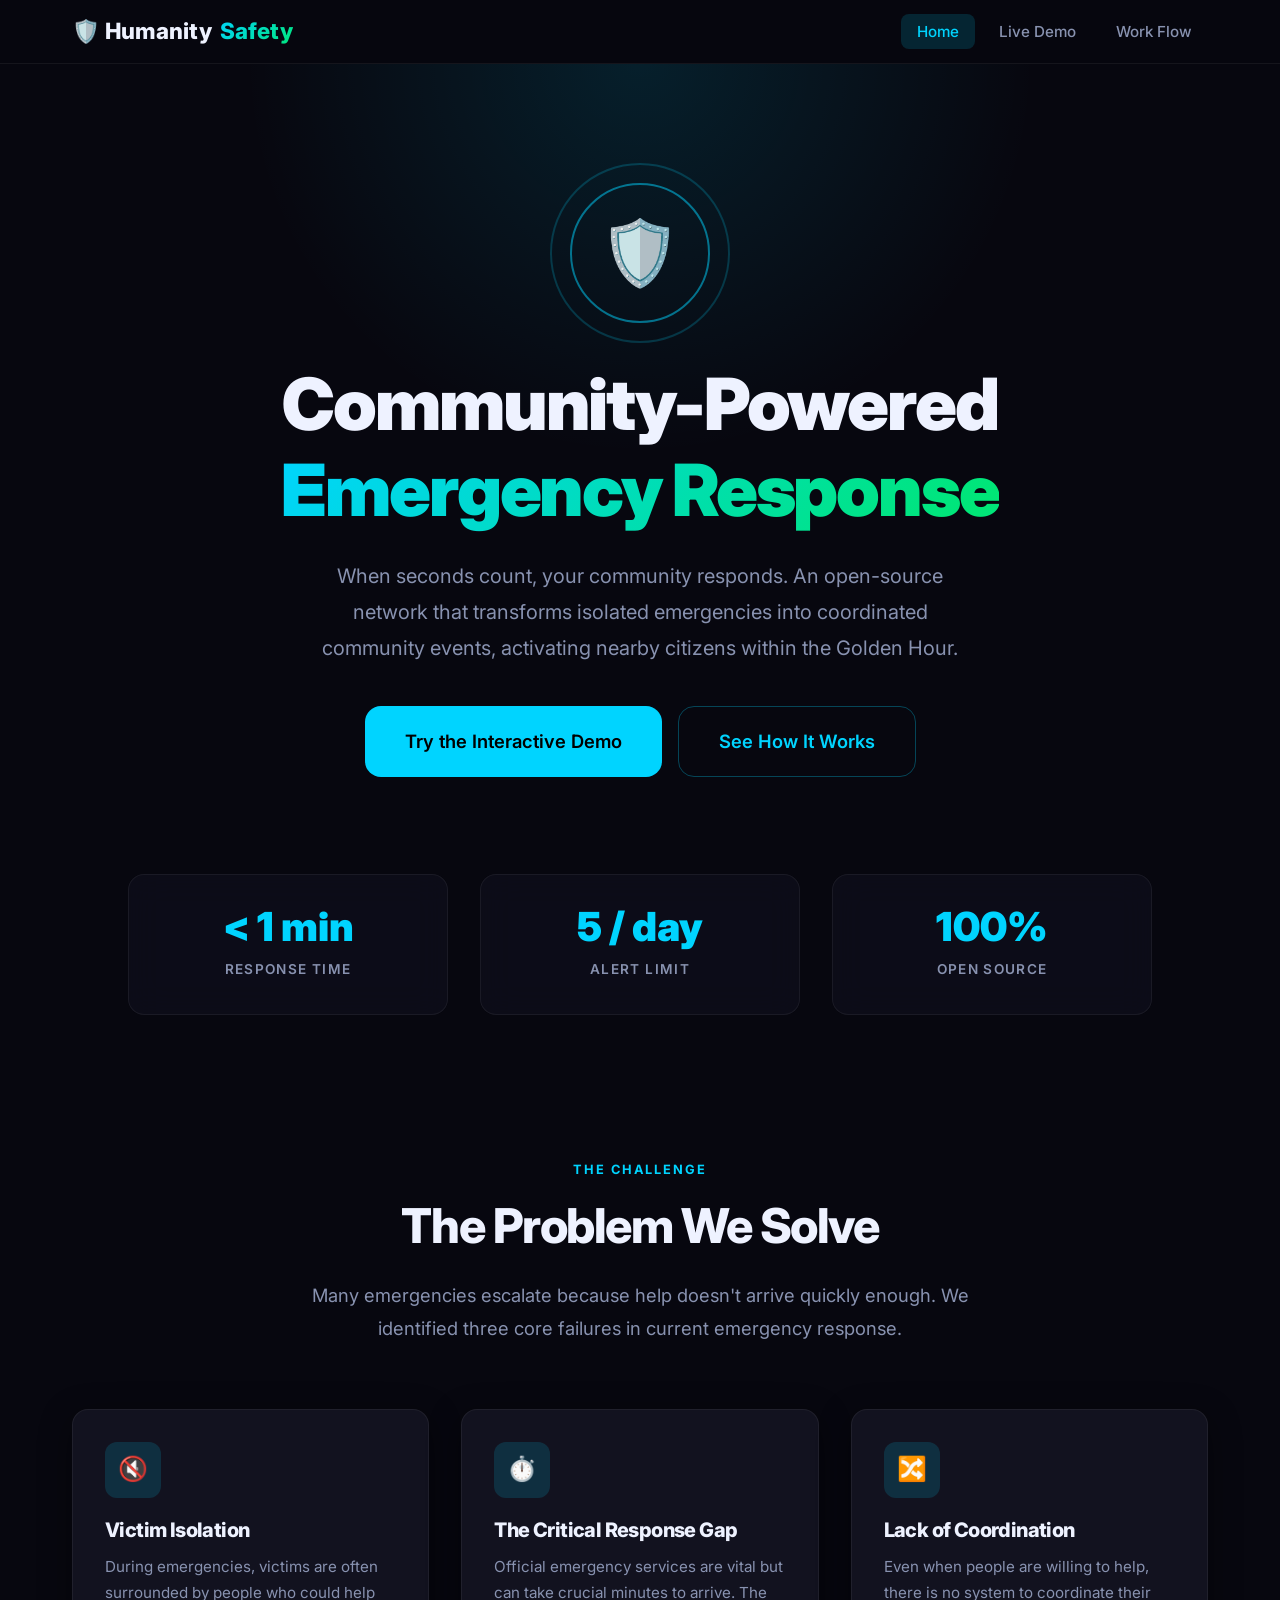
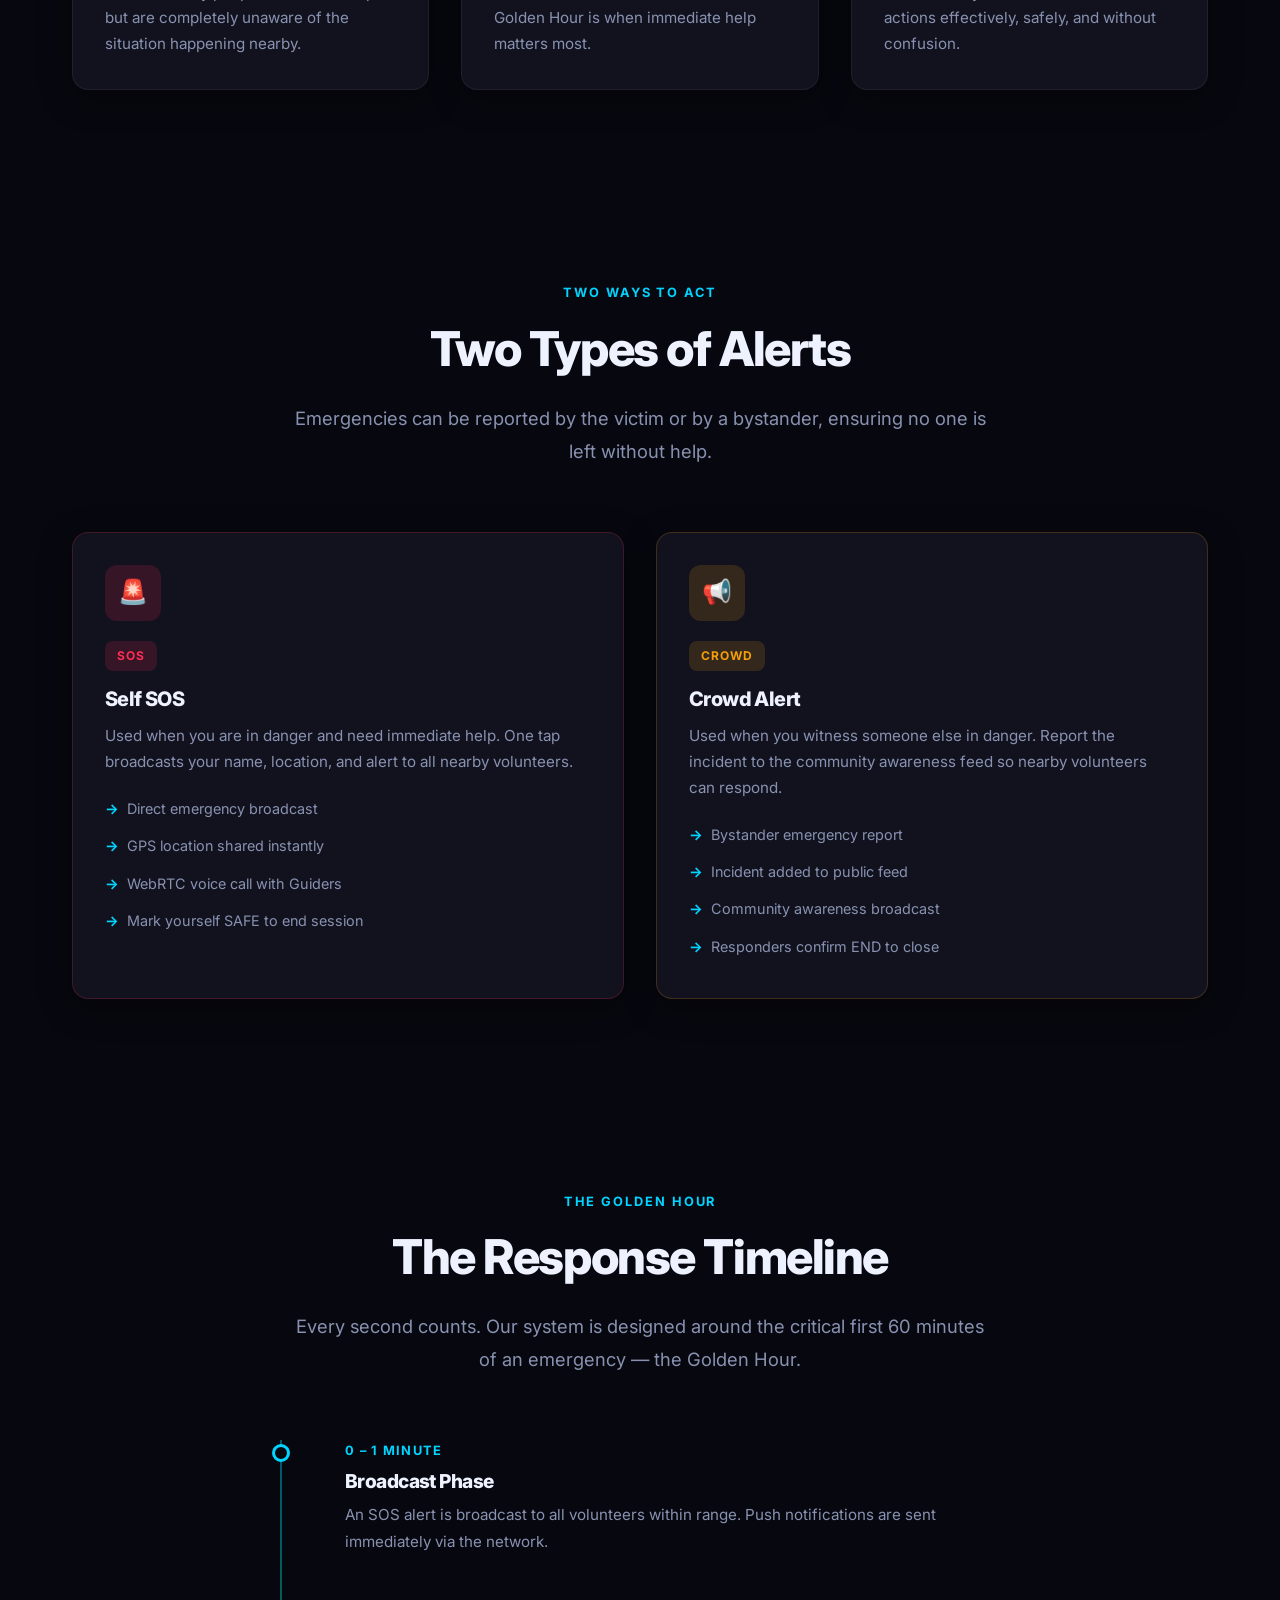
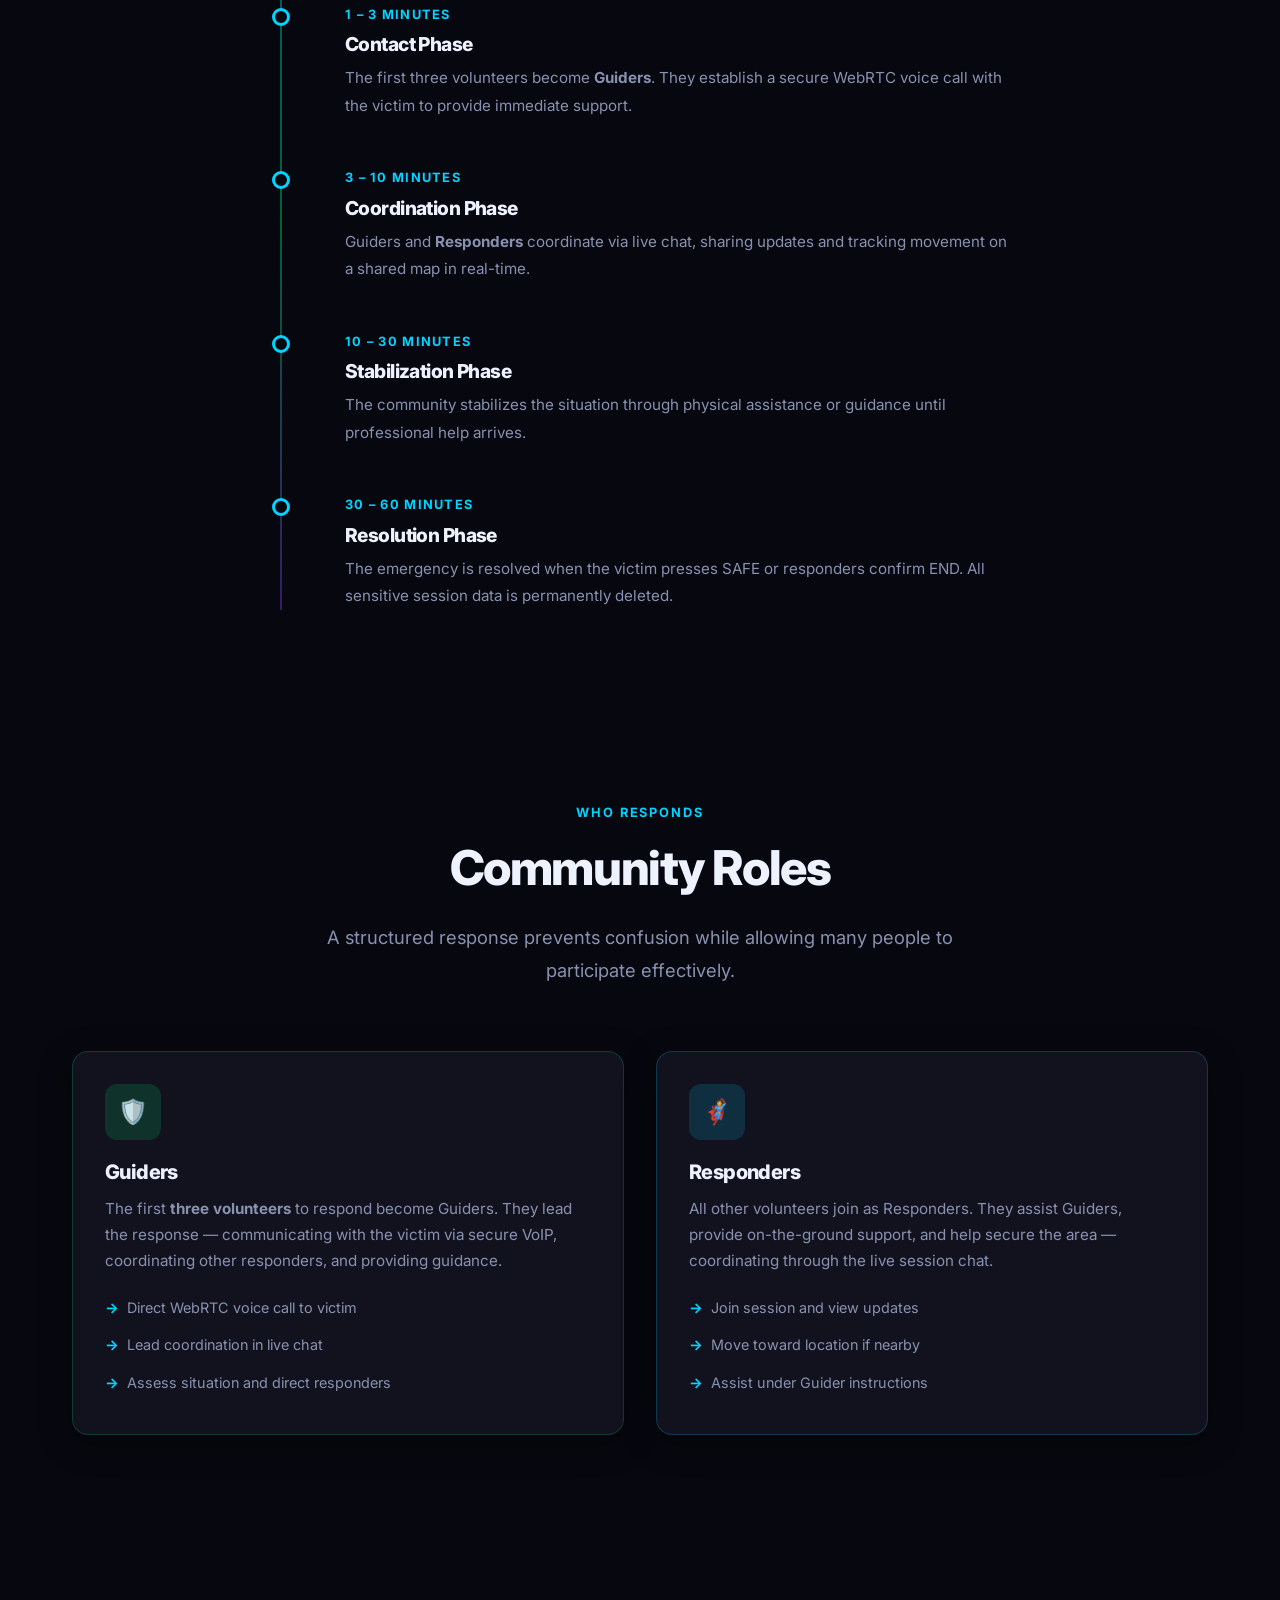
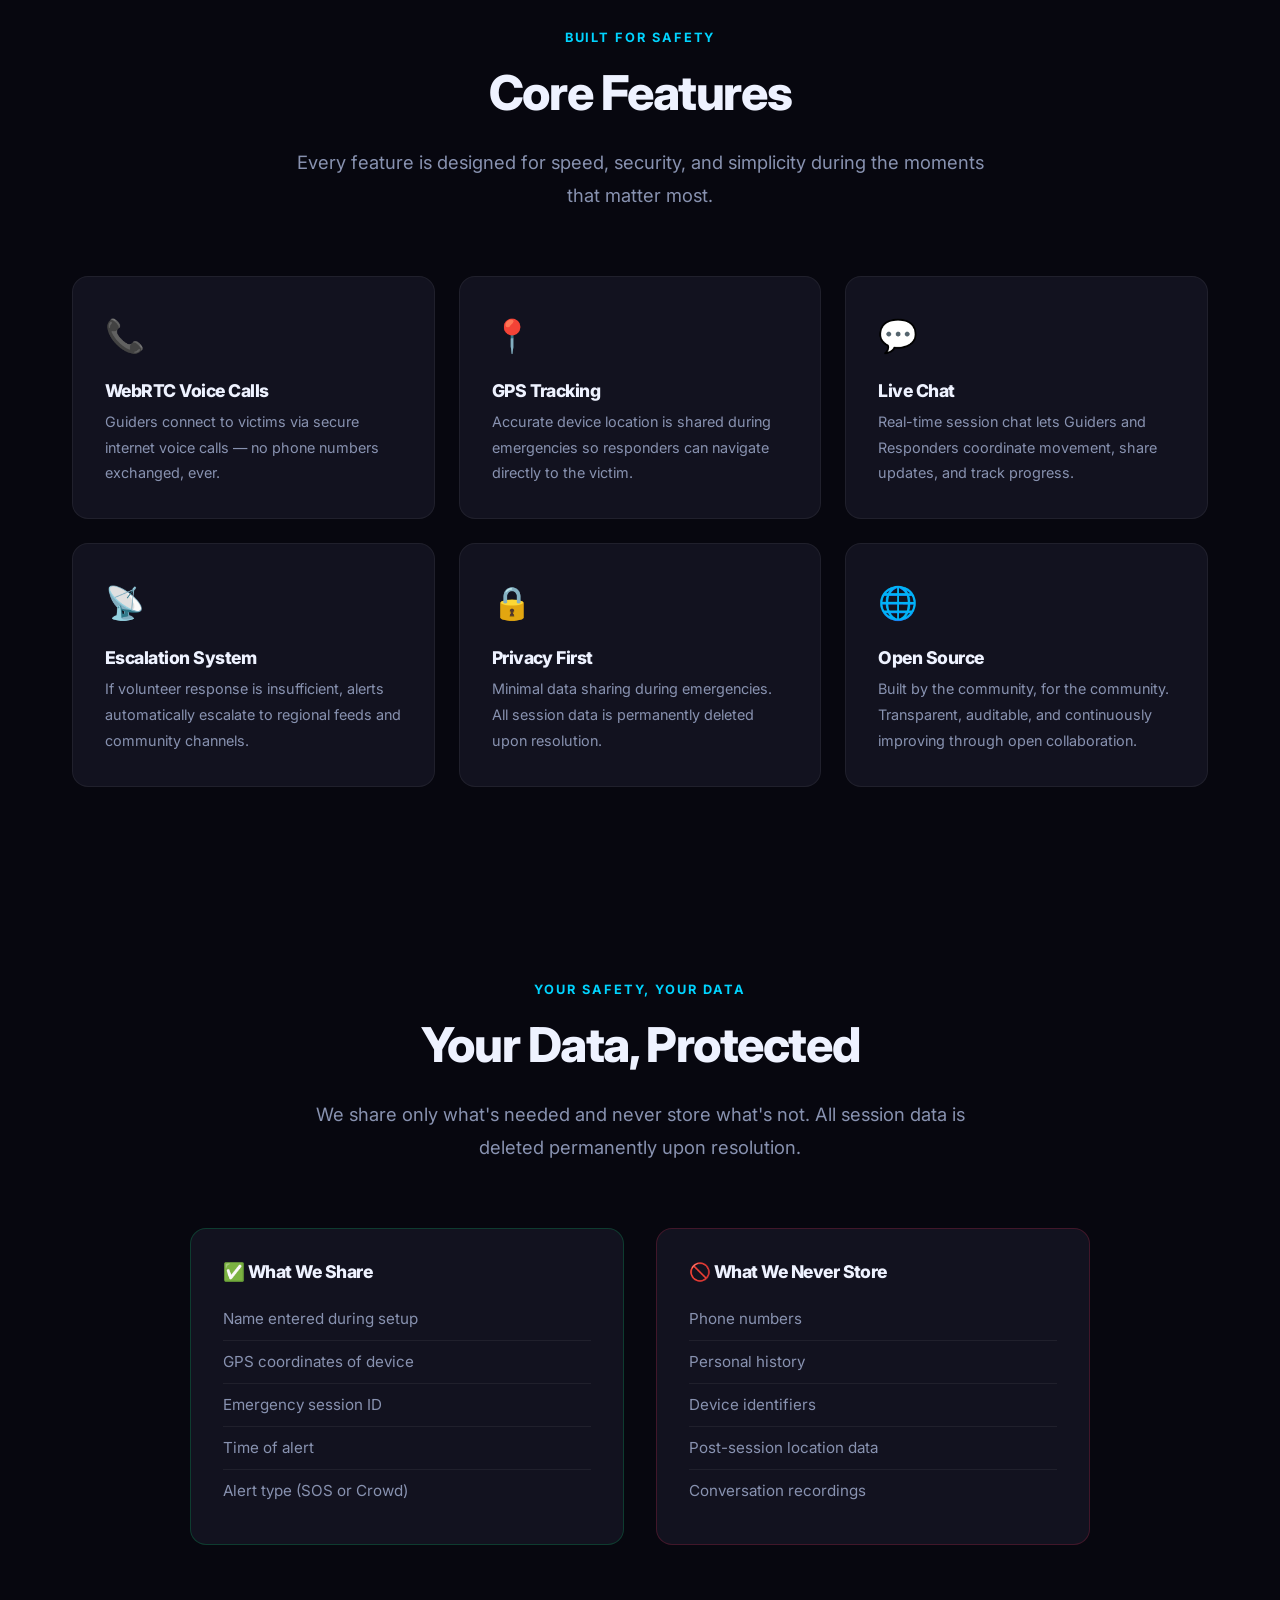
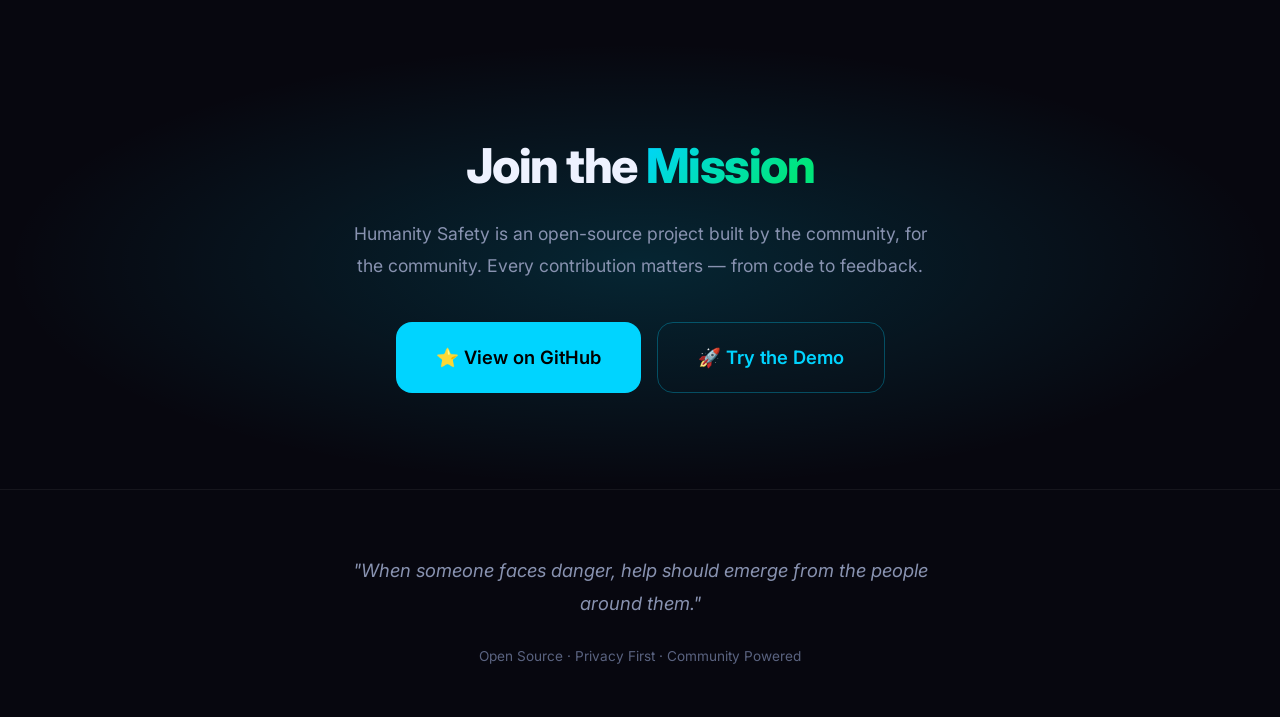
==== commit 3fcfa0da: "flow" ====
--- a/index.html
+++ b/index.html
@@ -1,11 +1,13 @@
 <!DOCTYPE html>
 <html lang="en">
+
 <head>
   <meta charset="UTF-8">
   <meta name="viewport" content="width=device-width, initial-scale=1.0">
   <title>Humanity Safety | Community-Powered Emergency Response</title>
   <link rel="stylesheet" href="style.css">
 </head>
+
 <body>
 
   <!-- ======== Navigation ======== -->
@@ -17,6 +19,7 @@
       <ul class="nav-links">
         <li><a href="index.html" class="active">Home</a></li>
         <li><a href="simulation.html">Live Demo</a></li>
+        <li><a href="flow.html">Work Flow</a></li>
       </ul>
     </nav>
   </header>
@@ -88,17 +91,20 @@
         <div class="card">
           <div class="card-icon">🔇</div>
           <h3>Victim Isolation</h3>
-          <p>During emergencies, victims are often surrounded by people who could help but are completely unaware of the situation happening nearby.</p>
+          <p>During emergencies, victims are often surrounded by people who could help but are completely unaware of the
+            situation happening nearby.</p>
         </div>
         <div class="card">
           <div class="card-icon">⏱️</div>
           <h3>The Critical Response Gap</h3>
-          <p>Official emergency services are vital but can take crucial minutes to arrive. The Golden Hour is when immediate help matters most.</p>
+          <p>Official emergency services are vital but can take crucial minutes to arrive. The Golden Hour is when
+            immediate help matters most.</p>
         </div>
         <div class="card">
           <div class="card-icon">🔀</div>
           <h3>Lack of Coordination</h3>
-          <p>Even when people are willing to help, there is no system to coordinate their actions effectively, safely, and without confusion.</p>
+          <p>Even when people are willing to help, there is no system to coordinate their actions effectively, safely,
+            and without confusion.</p>
         </div>
       </div>
     </section>
@@ -117,7 +123,8 @@
           <div class="card-icon">🚨</div>
           <span class="card-badge card-badge">SOS</span>
           <h3>Self SOS</h3>
-          <p>Used when you are in danger and need immediate help. One tap broadcasts your name, location, and alert to all nearby volunteers.</p>
+          <p>Used when you are in danger and need immediate help. One tap broadcasts your name, location, and alert to
+            all nearby volunteers.</p>
           <ul class="card-list">
             <li>Direct emergency broadcast</li>
             <li>GPS location shared instantly</li>
@@ -129,7 +136,8 @@
           <div class="card-icon">📢</div>
           <span class="card-badge">CROWD</span>
           <h3>Crowd Alert</h3>
-          <p>Used when you witness someone else in danger. Report the incident to the community awareness feed so nearby volunteers can respond.</p>
+          <p>Used when you witness someone else in danger. Report the incident to the community awareness feed so nearby
+            volunteers can respond.</p>
           <ul class="card-list">
             <li>Bystander emergency report</li>
             <li>Incident added to public feed</li>
@@ -153,27 +161,32 @@
         <div class="timeline-item" role="listitem">
           <div class="timeline-time">0 – 1 Minute</div>
           <h3>Broadcast Phase</h3>
-          <p>An SOS alert is broadcast to all volunteers within range. Push notifications are sent immediately via the network.</p>
+          <p>An SOS alert is broadcast to all volunteers within range. Push notifications are sent immediately via the
+            network.</p>
         </div>
         <div class="timeline-item" role="listitem">
           <div class="timeline-time">1 – 3 Minutes</div>
           <h3>Contact Phase</h3>
-          <p>The first three volunteers become <strong>Guiders</strong>. They establish a secure WebRTC voice call with the victim to provide immediate support.</p>
+          <p>The first three volunteers become <strong>Guiders</strong>. They establish a secure WebRTC voice call with
+            the victim to provide immediate support.</p>
         </div>
         <div class="timeline-item" role="listitem">
           <div class="timeline-time">3 – 10 Minutes</div>
           <h3>Coordination Phase</h3>
-          <p>Guiders and <strong>Responders</strong> coordinate via live chat, sharing updates and tracking movement on a shared map in real-time.</p>
+          <p>Guiders and <strong>Responders</strong> coordinate via live chat, sharing updates and tracking movement on
+            a shared map in real-time.</p>
         </div>
         <div class="timeline-item" role="listitem">
           <div class="timeline-time">10 – 30 Minutes</div>
           <h3>Stabilization Phase</h3>
-          <p>The community stabilizes the situation through physical assistance or guidance until professional help arrives.</p>
+          <p>The community stabilizes the situation through physical assistance or guidance until professional help
+            arrives.</p>
         </div>
         <div class="timeline-item" role="listitem">
           <div class="timeline-time">30 – 60 Minutes</div>
           <h3>Resolution Phase</h3>
-          <p>The emergency is resolved when the victim presses SAFE or responders confirm END. All sensitive session data is permanently deleted.</p>
+          <p>The emergency is resolved when the victim presses SAFE or responders confirm END. All sensitive session
+            data is permanently deleted.</p>
         </div>
       </div>
     </section>
@@ -190,7 +203,8 @@
         <div class="card card--guider">
           <div class="card-icon">🛡️</div>
           <h3>Guiders</h3>
-          <p>The first <strong>three volunteers</strong> to respond become Guiders. They lead the response — communicating with the victim via secure VoIP, coordinating other responders, and providing guidance.</p>
+          <p>The first <strong>three volunteers</strong> to respond become Guiders. They lead the response —
+            communicating with the victim via secure VoIP, coordinating other responders, and providing guidance.</p>
           <ul class="card-list">
             <li>Direct WebRTC voice call to victim</li>
             <li>Lead coordination in live chat</li>
@@ -200,7 +214,8 @@
         <div class="card card--responder">
           <div class="card-icon">🦸</div>
           <h3>Responders</h3>
-          <p>All other volunteers join as Responders. They assist Guiders, provide on-the-ground support, and help secure the area — coordinating through the live session chat.</p>
+          <p>All other volunteers join as Responders. They assist Guiders, provide on-the-ground support, and help
+            secure the area — coordinating through the live session chat.</p>
           <ul class="card-list">
             <li>Join session and view updates</li>
             <li>Move toward location if nearby</li>
@@ -227,17 +242,20 @@
         <div class="feature-card">
           <div class="feature-icon">📍</div>
           <h3>GPS Tracking</h3>
-          <p>Accurate device location is shared during emergencies so responders can navigate directly to the victim.</p>
+          <p>Accurate device location is shared during emergencies so responders can navigate directly to the victim.
+          </p>
         </div>
         <div class="feature-card">
           <div class="feature-icon">💬</div>
           <h3>Live Chat</h3>
-          <p>Real-time session chat lets Guiders and Responders coordinate movement, share updates, and track progress.</p>
+          <p>Real-time session chat lets Guiders and Responders coordinate movement, share updates, and track progress.
+          </p>
         </div>
         <div class="feature-card">
           <div class="feature-icon">📡</div>
           <h3>Escalation System</h3>
-          <p>If volunteer response is insufficient, alerts automatically escalate to regional feeds and community channels.</p>
+          <p>If volunteer response is insufficient, alerts automatically escalate to regional feeds and community
+            channels.</p>
         </div>
         <div class="feature-card">
           <div class="feature-icon">🔒</div>
@@ -247,7 +265,8 @@
         <div class="feature-card">
           <div class="feature-icon">🌐</div>
           <h3>Open Source</h3>
-          <p>Built by the community, for the community. Transparent, auditable, and continuously improving through open collaboration.</p>
+          <p>Built by the community, for the community. Transparent, auditable, and continuously improving through open
+            collaboration.</p>
         </div>
       </div>
     </section>
@@ -312,4 +331,5 @@
 
   <script src="script.js"></script>
 </body>
-</html>
+
+</html>
